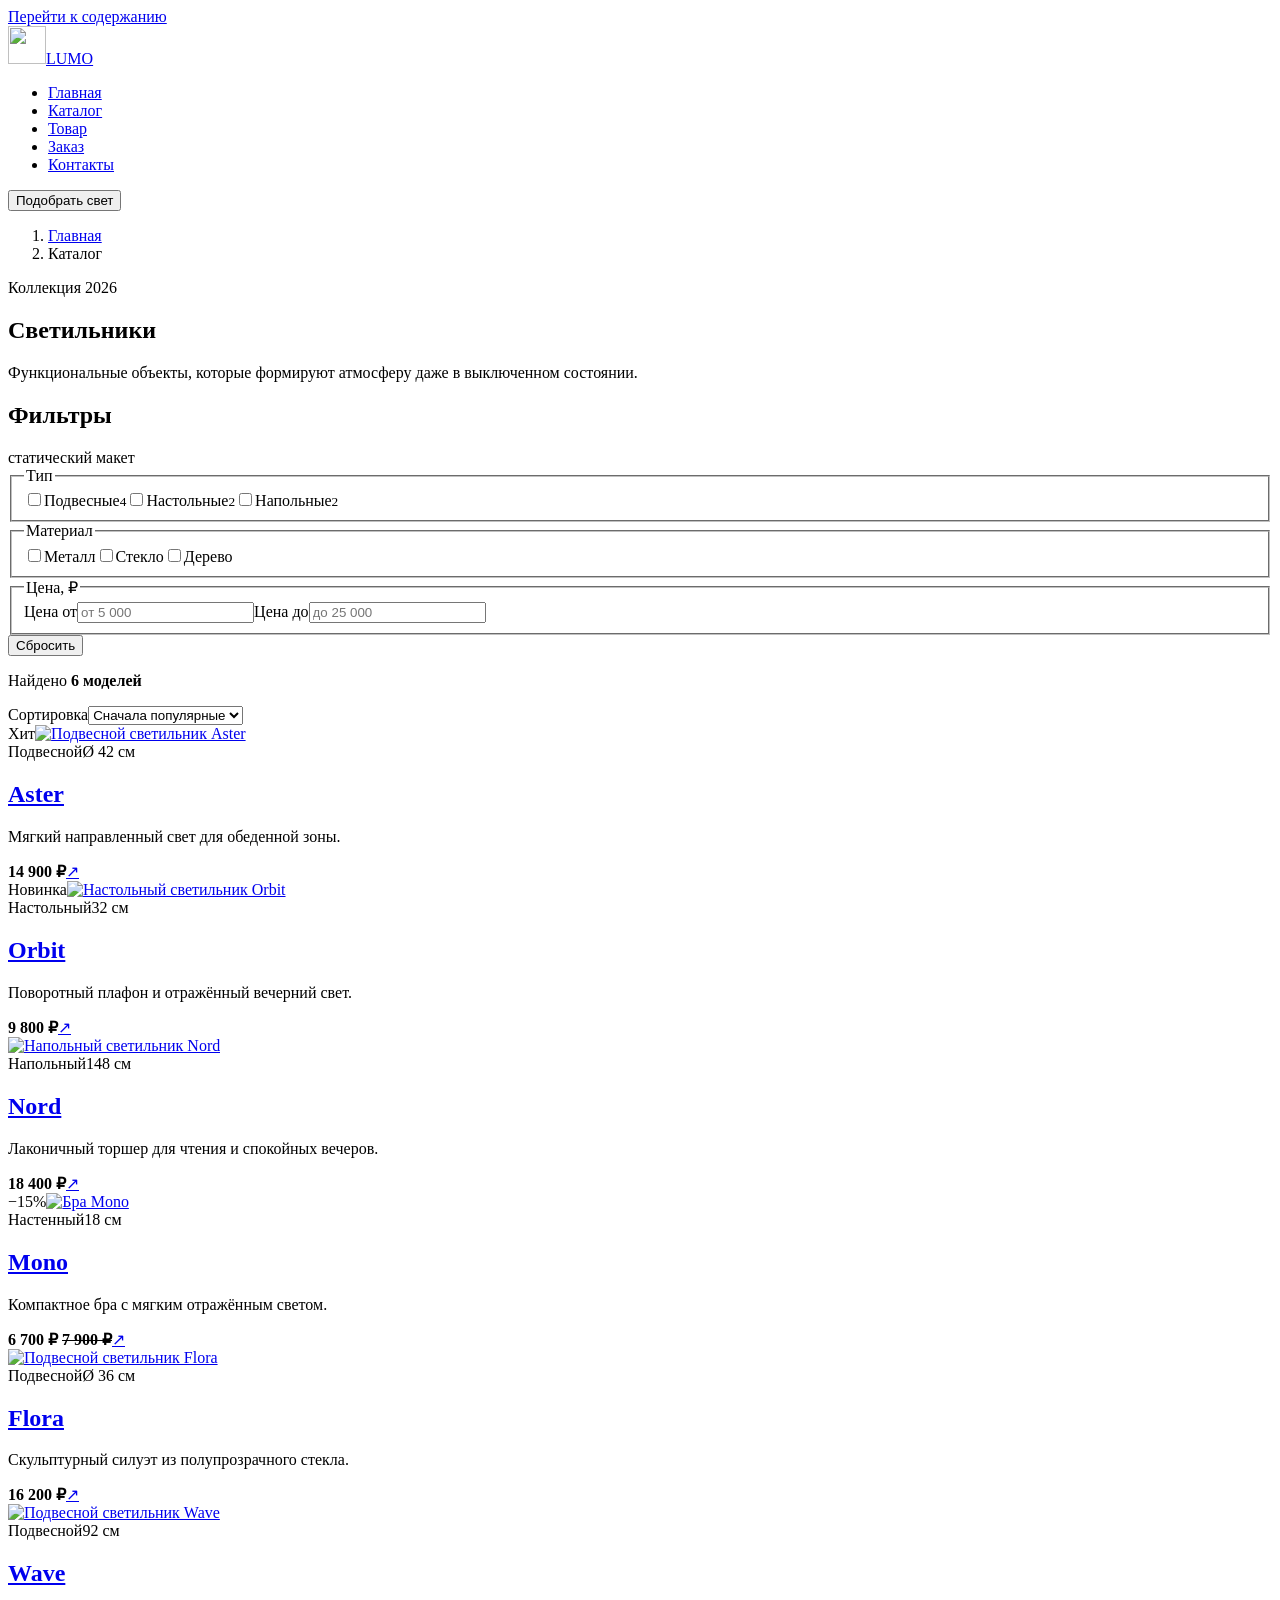
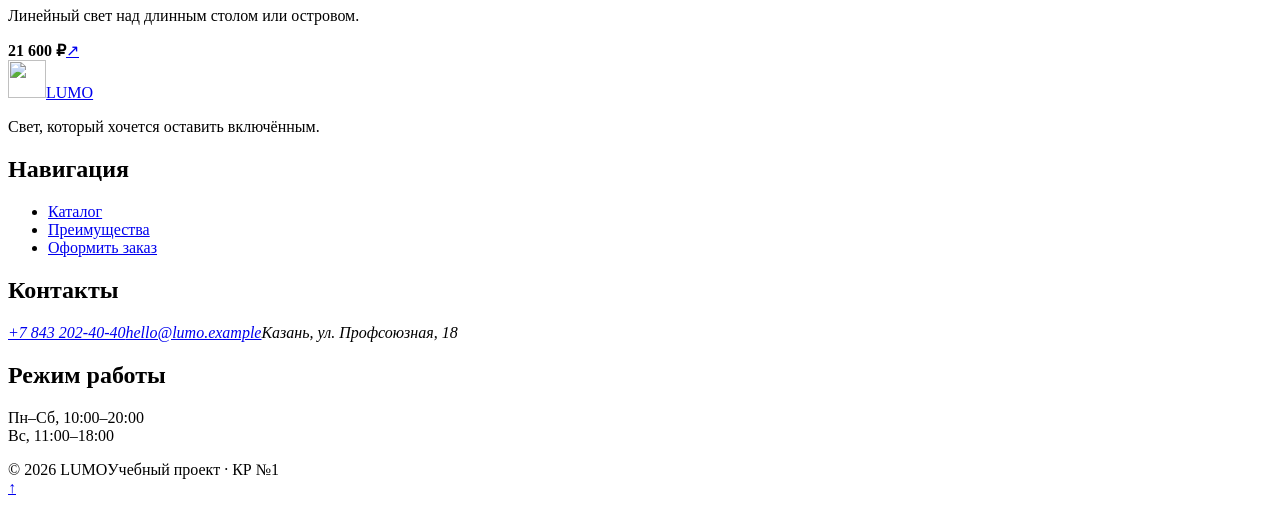
==== catalog.html @ 2dc93d91 "Add semantic multi-page site structure" ====
<!DOCTYPE html>
<html lang="ru">
<head>
  <meta charset="UTF-8">
  <meta name="viewport" content="width=device-width, initial-scale=1.0">
  <meta name="description" content="Каталог дизайнерских подвесных, настольных и напольных светильников LUMO.">
  <title>Каталог светильников — LUMO</title>
  <link rel="stylesheet" href="css/style.css">
  <script src="js/main.js" defer></script>
</head>
<body id="top">
  <a class="skip-link" href="#main-content">Перейти к содержанию</a>
  <header class="site-header"><div class="site-header__inner container">
    <a class="logo" href="index.html" aria-label="LUMO — на главную"><img class="logo__mark" src="images/logo.svg" alt="" width="38" height="38"><span class="logo__text">LUMO</span></a>
    <nav class="site-nav" aria-label="Основная навигация"><ul class="site-nav__list"><li><a class="site-nav__link" href="index.html">Главная</a></li><li><a class="site-nav__link site-nav__link--active" href="catalog.html" aria-current="page">Каталог</a></li><li><a class="site-nav__link" href="product.html">Товар</a></li><li><a class="site-nav__link" href="order.html">Заказ</a></li><li><a class="site-nav__link" href="contacts.html">Контакты</a></li></ul></nav>
    <button class="button button--small" type="button" data-dialog-open>Подобрать свет</button>
  </div></header>

  <main id="main-content">
    <section class="page-hero"><div class="container"><nav class="breadcrumbs" aria-label="Хлебные крошки"><ol><li><a href="index.html">Главная</a></li><li aria-current="page">Каталог</li></ol></nav><p class="eyebrow">Коллекция 2026</p><h1>Светильники</h1><p class="page-hero__lead">Функциональные объекты, которые формируют атмосферу даже в выключенном состоянии.</p></div></section>
    <section class="section section--catalog"><div class="container catalog-layout">
      <aside class="filter" aria-labelledby="filter-title">
        <div class="filter__header"><h2 id="filter-title">Фильтры</h2><span>статический макет</span></div>
        <form>
          <fieldset class="filter__group"><legend>Тип</legend><label class="checkbox" for="type-pendant"><input id="type-pendant" type="checkbox" name="type" value="pendant"><span>Подвесные</span><small>4</small></label><label class="checkbox" for="type-table"><input id="type-table" type="checkbox" name="type" value="table"><span>Настольные</span><small>2</small></label><label class="checkbox" for="type-floor"><input id="type-floor" type="checkbox" name="type" value="floor"><span>Напольные</span><small>2</small></label></fieldset>
          <fieldset class="filter__group"><legend>Материал</legend><label class="checkbox" for="material-metal"><input id="material-metal" type="checkbox" name="material" value="metal"><span>Металл</span></label><label class="checkbox" for="material-glass"><input id="material-glass" type="checkbox" name="material" value="glass"><span>Стекло</span></label><label class="checkbox" for="material-wood"><input id="material-wood" type="checkbox" name="material" value="wood"><span>Дерево</span></label></fieldset>
          <fieldset class="filter__group"><legend>Цена, ₽</legend><div class="filter__prices"><label for="price-from"><span class="visually-hidden">Цена от</span><input id="price-from" type="number" name="price-from" placeholder="от 5 000"></label><label for="price-to"><span class="visually-hidden">Цена до</span><input id="price-to" type="number" name="price-to" placeholder="до 25 000"></label></div></fieldset>
          <button class="button button--secondary button--full" type="reset">Сбросить</button>
        </form>
      </aside>
      <div class="catalog-content">
        <div class="catalog-toolbar"><p>Найдено <strong>6 моделей</strong></p><label class="select-field" for="catalog-sort"><span>Сортировка</span><select id="catalog-sort" name="sort"><option>Сначала популярные</option><option>Сначала дешевле</option><option>Сначала новинки</option></select></label></div>
        <div class="product-grid product-grid--catalog">
          <article class="product-card product-card--hit"><span class="product-card__badge">Хит</span><a class="product-card__image-link" href="product.html"><img class="product-card__image" src="images/lamp-aster.svg" alt="Подвесной светильник Aster" width="420" height="360"></a><div class="product-card__meta"><span>Подвесной</span><span>Ø 42 см</span></div><h2 class="product-card__title"><a href="product.html">Aster</a></h2><p class="product-card__description">Мягкий направленный свет для обеденной зоны.</p><div class="product-card__footer"><strong class="product-card__price">14 900 ₽</strong><a class="icon-button" href="product.html" aria-label="Подробнее о Aster">↗</a></div></article>
          <article class="product-card product-card--new"><span class="product-card__badge">Новинка</span><a class="product-card__image-link" href="product.html"><img class="product-card__image" src="images/lamp-orbit.svg" alt="Настольный светильник Orbit" width="420" height="360"></a><div class="product-card__meta"><span>Настольный</span><span>32 см</span></div><h2 class="product-card__title"><a href="product.html">Orbit</a></h2><p class="product-card__description">Поворотный плафон и отражённый вечерний свет.</p><div class="product-card__footer"><strong class="product-card__price">9 800 ₽</strong><a class="icon-button" href="product.html" aria-label="Подробнее о Orbit">↗</a></div></article>
          <article class="product-card"><a class="product-card__image-link" href="product.html"><img class="product-card__image" src="images/lamp-nord.svg" alt="Напольный светильник Nord" width="420" height="360"></a><div class="product-card__meta"><span>Напольный</span><span>148 см</span></div><h2 class="product-card__title"><a href="product.html">Nord</a></h2><p class="product-card__description">Лаконичный торшер для чтения и спокойных вечеров.</p><div class="product-card__footer"><strong class="product-card__price">18 400 ₽</strong><a class="icon-button" href="product.html" aria-label="Подробнее о Nord">↗</a></div></article>
          <article class="product-card product-card--sale"><span class="product-card__badge">−15%</span><a class="product-card__image-link" href="product.html"><img class="product-card__image" src="images/lamp-mono.svg" alt="Бра Mono" width="420" height="360"></a><div class="product-card__meta"><span>Настенный</span><span>18 см</span></div><h2 class="product-card__title"><a href="product.html">Mono</a></h2><p class="product-card__description">Компактное бра с мягким отражённым светом.</p><div class="product-card__footer"><strong class="product-card__price">6 700 ₽ <del>7 900 ₽</del></strong><a class="icon-button" href="product.html" aria-label="Подробнее о Mono">↗</a></div></article>
          <article class="product-card"><a class="product-card__image-link" href="product.html"><img class="product-card__image" src="images/lamp-flora.svg" alt="Подвесной светильник Flora" width="420" height="360"></a><div class="product-card__meta"><span>Подвесной</span><span>Ø 36 см</span></div><h2 class="product-card__title"><a href="product.html">Flora</a></h2><p class="product-card__description">Скульптурный силуэт из полупрозрачного стекла.</p><div class="product-card__footer"><strong class="product-card__price">16 200 ₽</strong><a class="icon-button" href="product.html" aria-label="Подробнее о Flora">↗</a></div></article>
          <article class="product-card"><a class="product-card__image-link" href="product.html"><img class="product-card__image" src="images/lamp-wave.svg" alt="Подвесной светильник Wave" width="420" height="360"></a><div class="product-card__meta"><span>Подвесной</span><span>92 см</span></div><h2 class="product-card__title"><a href="product.html">Wave</a></h2><p class="product-card__description">Линейный свет над длинным столом или островом.</p><div class="product-card__footer"><strong class="product-card__price">21 600 ₽</strong><a class="icon-button" href="product.html" aria-label="Подробнее о Wave">↗</a></div></article>
        </div>
      </div>
    </div></section>
  </main>

  <footer class="site-footer"><div class="site-footer__inner container"><div><a class="logo logo--light" href="index.html"><img class="logo__mark" src="images/logo.svg" alt="" width="38" height="38"><span class="logo__text">LUMO</span></a><p class="site-footer__tagline">Свет, который хочется оставить включённым.</p></div><div><h2 class="site-footer__title">Навигация</h2><ul class="site-footer__links"><li><a href="catalog.html">Каталог</a></li><li><a href="index.html#advantages">Преимущества</a></li><li><a href="order.html">Оформить заказ</a></li></ul></div><div><h2 class="site-footer__title">Контакты</h2><address class="site-footer__links"><a href="tel:+78432024040">+7 843 202-40-40</a><a href="mailto:hello@lumo.example">hello@lumo.example</a><span>Казань, ул. Профсоюзная, 18</span></address></div><div><h2 class="site-footer__title">Режим работы</h2><p>Пн–Сб, 10:00–20:00<br>Вс, 11:00–18:00</p></div></div><div class="site-footer__bottom container"><span>© <span data-year>2026</span> LUMO</span><span>Учебный проект · КР №1</span></div></footer>
  <a class="back-to-top" href="#top" aria-label="Вернуться наверх">↑</a>
  <dialog class="modal" id="consultation-dialog" aria-labelledby="dialog-title"><button class="modal__close" type="button" data-dialog-close aria-label="Закрыть окно">×</button><p class="eyebrow">Бесплатная консультация</p><h2 class="modal__title" id="dialog-title">Подберём свет под вашу задачу</h2><p class="modal__text">Оставьте контакты — дизайнер свяжется с вами в рабочее время.</p><form class="mini-form" data-demo-form><label class="form-field" for="modal-name"><span>Ваше имя</span><input id="modal-name" type="text" name="name" autocomplete="name" required></label><label class="form-field" for="modal-phone"><span>Телефон</span><input id="modal-phone" type="tel" name="phone" autocomplete="tel" required></label><label class="checkbox" for="modal-consent"><input id="modal-consent" type="checkbox" name="consent" required><span>Согласен на обработку персональных данных</span></label><button class="button button--full" type="submit">Заказать звонок</button><p class="form-status" role="status" aria-live="polite"></p></form></dialog>
</body>
</html>
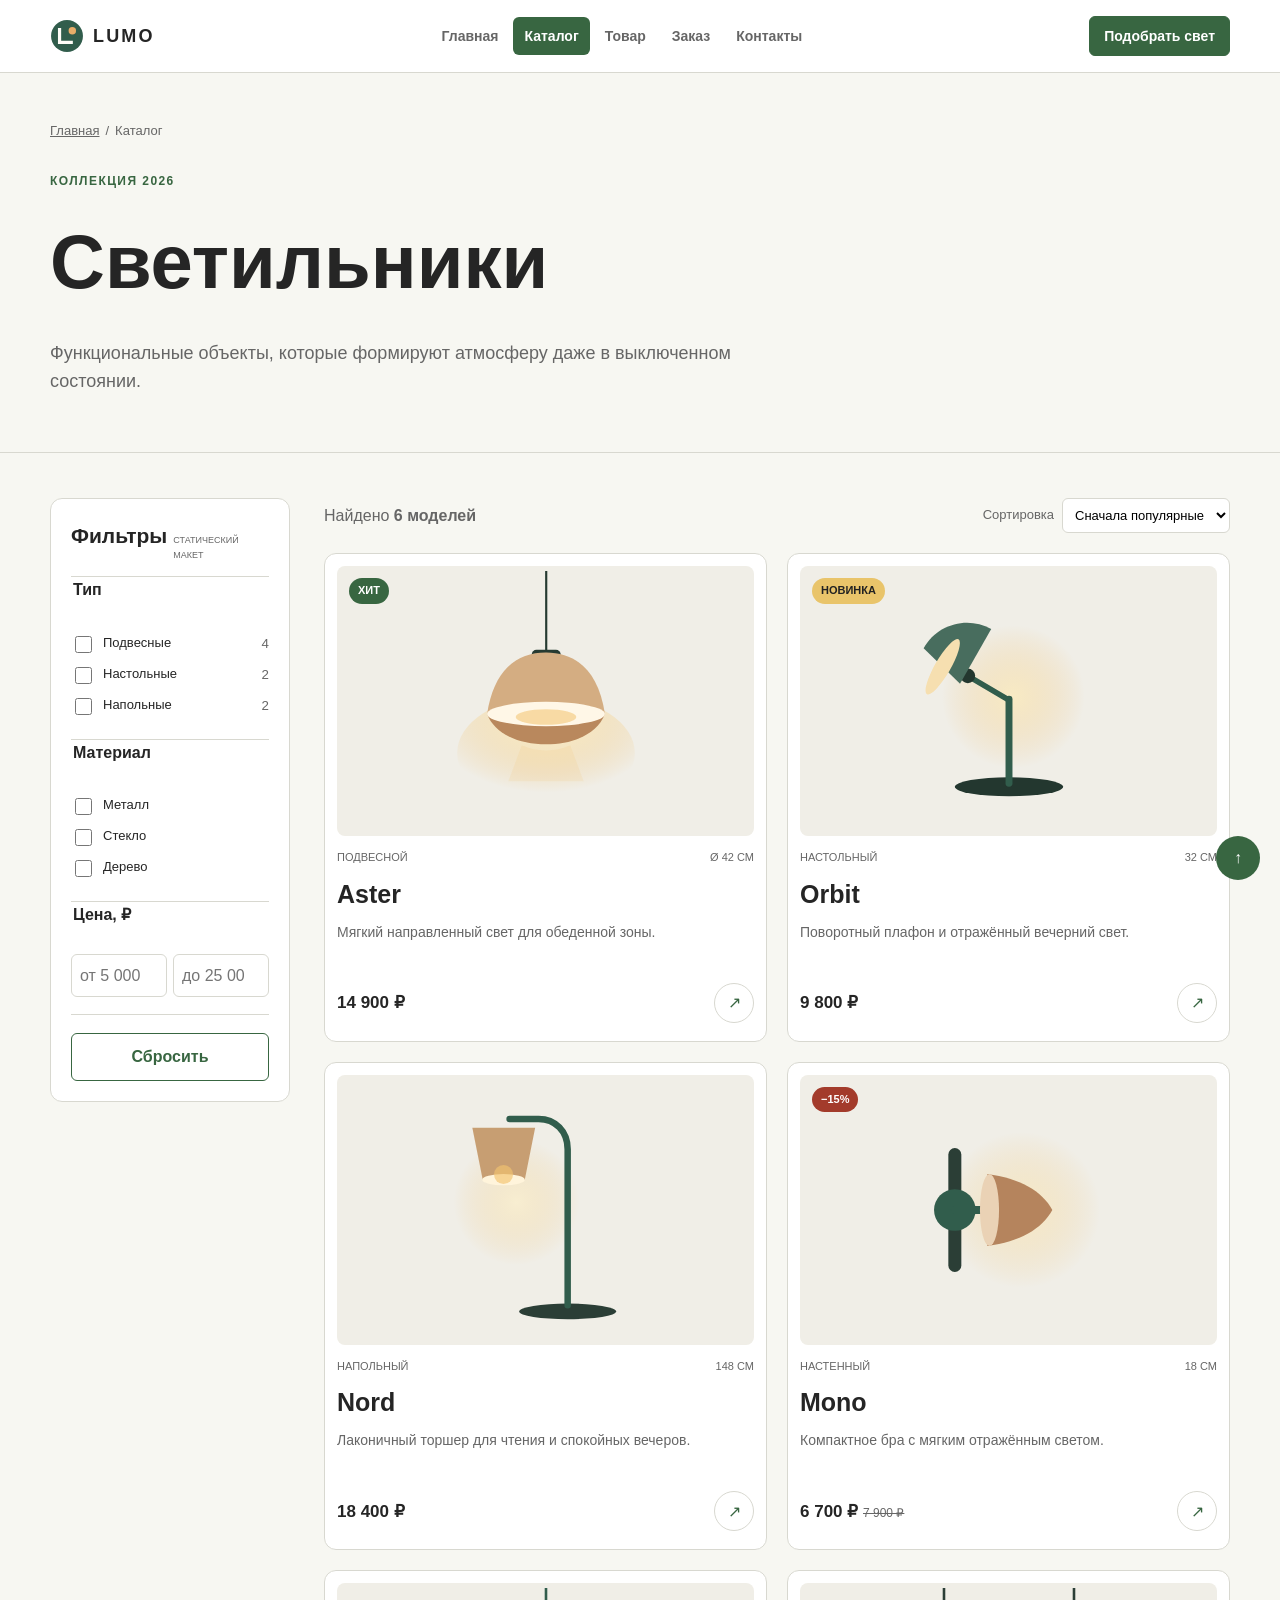
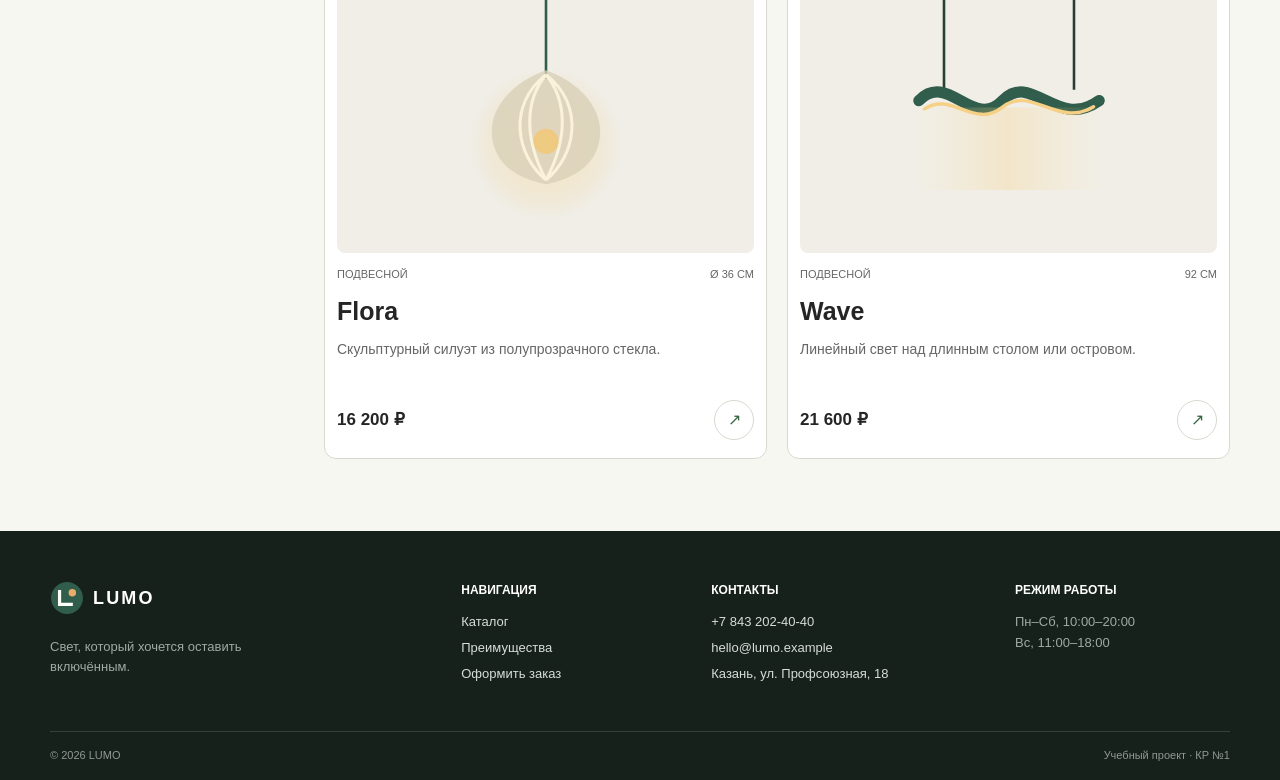
==== commit 1e6b97c4: "Remove JavaScript and use CSS modal" ====
--- a/catalog.html
+++ b/catalog.html
@@ -6,14 +6,13 @@
   <meta name="description" content="Каталог дизайнерских подвесных, настольных и напольных светильников LUMO.">
   <title>Каталог светильников — LUMO</title>
   <link rel="stylesheet" href="css/style.css">
-  <script src="js/main.js" defer></script>
 </head>
 <body id="top">
   <a class="skip-link" href="#main-content">Перейти к содержанию</a>
   <header class="site-header"><div class="site-header__inner container">
     <a class="logo" href="index.html" aria-label="LUMO — на главную"><img class="logo__mark" src="images/logo.svg" alt="" width="38" height="38"><span class="logo__text">LUMO</span></a>
     <nav class="site-nav" aria-label="Основная навигация"><ul class="site-nav__list"><li><a class="site-nav__link" href="index.html">Главная</a></li><li><a class="site-nav__link site-nav__link--active" href="catalog.html" aria-current="page">Каталог</a></li><li><a class="site-nav__link" href="product.html">Товар</a></li><li><a class="site-nav__link" href="order.html">Заказ</a></li><li><a class="site-nav__link" href="contacts.html">Контакты</a></li></ul></nav>
-    <button class="button button--small" type="button" data-dialog-open>Подобрать свет</button>
+    <a class="button button--small" href="index.html#consultation-dialog">Подобрать свет</a>
   </div></header>
 
   <main id="main-content">
@@ -42,8 +41,7 @@
     </div></section>
   </main>
 
-  <footer class="site-footer"><div class="site-footer__inner container"><div><a class="logo logo--light" href="index.html"><img class="logo__mark" src="images/logo.svg" alt="" width="38" height="38"><span class="logo__text">LUMO</span></a><p class="site-footer__tagline">Свет, который хочется оставить включённым.</p></div><div><h2 class="site-footer__title">Навигация</h2><ul class="site-footer__links"><li><a href="catalog.html">Каталог</a></li><li><a href="index.html#advantages">Преимущества</a></li><li><a href="order.html">Оформить заказ</a></li></ul></div><div><h2 class="site-footer__title">Контакты</h2><address class="site-footer__links"><a href="tel:+78432024040">+7 843 202-40-40</a><a href="mailto:hello@lumo.example">hello@lumo.example</a><span>Казань, ул. Профсоюзная, 18</span></address></div><div><h2 class="site-footer__title">Режим работы</h2><p>Пн–Сб, 10:00–20:00<br>Вс, 11:00–18:00</p></div></div><div class="site-footer__bottom container"><span>© <span data-year>2026</span> LUMO</span><span>Учебный проект · КР №1</span></div></footer>
+  <footer class="site-footer"><div class="site-footer__inner container"><div><a class="logo logo--light" href="index.html"><img class="logo__mark" src="images/logo.svg" alt="" width="38" height="38"><span class="logo__text">LUMO</span></a><p class="site-footer__tagline">Свет, который хочется оставить включённым.</p></div><div><h2 class="site-footer__title">Навигация</h2><ul class="site-footer__links"><li><a href="catalog.html">Каталог</a></li><li><a href="index.html#advantages">Преимущества</a></li><li><a href="order.html">Оформить заказ</a></li></ul></div><div><h2 class="site-footer__title">Контакты</h2><address class="site-footer__links"><a href="tel:+78432024040">+7 843 202-40-40</a><a href="mailto:hello@lumo.example">hello@lumo.example</a><span>Казань, ул. Профсоюзная, 18</span></address></div><div><h2 class="site-footer__title">Режим работы</h2><p>Пн–Сб, 10:00–20:00<br>Вс, 11:00–18:00</p></div></div><div class="site-footer__bottom container"><span>© 2026 LUMO</span><span>Учебный проект · КР №1</span></div></footer>
   <a class="back-to-top" href="#top" aria-label="Вернуться наверх">↑</a>
-  <dialog class="modal" id="consultation-dialog" aria-labelledby="dialog-title"><button class="modal__close" type="button" data-dialog-close aria-label="Закрыть окно">×</button><p class="eyebrow">Бесплатная консультация</p><h2 class="modal__title" id="dialog-title">Подберём свет под вашу задачу</h2><p class="modal__text">Оставьте контакты — дизайнер свяжется с вами в рабочее время.</p><form class="mini-form" data-demo-form><label class="form-field" for="modal-name"><span>Ваше имя</span><input id="modal-name" type="text" name="name" autocomplete="name" required></label><label class="form-field" for="modal-phone"><span>Телефон</span><input id="modal-phone" type="tel" name="phone" autocomplete="tel" required></label><label class="checkbox" for="modal-consent"><input id="modal-consent" type="checkbox" name="consent" required><span>Согласен на обработку персональных данных</span></label><button class="button button--full" type="submit">Заказать звонок</button><p class="form-status" role="status" aria-live="polite"></p></form></dialog>
 </body>
 </html>
--- a/css/style.css
+++ b/css/style.css
@@ -0,0 +1,274 @@
+:root {
+  --color-bg: #f7f7f2;
+  --color-white: #ffffff;
+  --color-text: #252525;
+  --color-muted: #666666;
+  --color-primary: #386641;
+  --color-primary-dark: #294e31;
+  --color-accent: #e9c46a;
+  --color-border: #d8d8d0;
+  --color-danger: #a33b2b;
+  --space-sm: 8px;
+  --space-md: 16px;
+  --space-lg: 24px;
+  --radius-sm: 6px;
+  --radius-md: 12px;
+  --container: 1180px;
+}
+
+* { box-sizing: border-box; }
+html { scroll-behavior: smooth; }
+body {
+  margin: 0;
+  color: var(--color-text);
+  background: var(--color-bg);
+  font-family: Arial, Helvetica, sans-serif;
+  line-height: 1.6;
+}
+img { display: block; max-width: 100%; }
+a { color: inherit; }
+button, input, select, textarea { font: inherit; }
+button, select { cursor: pointer; }
+h1, h2, h3, p { margin-top: 0; }
+address { font-style: normal; }
+.container { width: min(calc(100% - 40px), var(--container)); margin: 0 auto; }
+.visually-hidden { position: absolute; width: 1px; height: 1px; padding: 0; margin: -1px; overflow: hidden; clip: rect(0 0 0 0); white-space: nowrap; border: 0; }
+.skip-link { position: fixed; top: 8px; left: 8px; z-index: 1000; padding: 8px 12px; color: #fff; background: #222; transform: translateY(-150%); }
+.skip-link:focus { transform: translateY(0); }
+
+.button {
+  display: inline-flex;
+  min-height: 44px;
+  align-items: center;
+  justify-content: center;
+  padding: 10px 20px;
+  border: 1px solid var(--color-primary);
+  border-radius: var(--radius-sm);
+  color: #fff;
+  background: var(--color-primary);
+  font-weight: 700;
+  text-decoration: none;
+}
+.button:hover { background: var(--color-primary-dark); }
+.button:focus-visible, a:focus-visible, input:focus-visible, select:focus-visible, textarea:focus-visible, summary:focus-visible { outline: 3px solid var(--color-accent); outline-offset: 2px; }
+.button:disabled, .button--disabled { opacity: 0.6; cursor: not-allowed; }
+.button--small { min-height: 38px; padding: 8px 14px; font-size: 14px; }
+.button--secondary { color: var(--color-primary); background: transparent; }
+.button--secondary:hover { color: #fff; }
+.button--light { color: var(--color-primary); background: #fff; border-color: #fff; }
+.button--full { width: 100%; }
+.text-link { display: inline-flex; gap: 6px; color: var(--color-primary); font-weight: 700; text-decoration: none; }
+.text-link:hover { text-decoration: underline; }
+.text-link--button { padding: 0; border: 0; background: transparent; }
+.icon-button { display: grid; width: 40px; height: 40px; place-items: center; border: 1px solid var(--color-border); border-radius: 50%; color: var(--color-primary); text-decoration: none; }
+.icon-button:hover { color: #fff; background: var(--color-primary); }
+.eyebrow { margin-bottom: 10px; color: var(--color-primary); font-size: 12px; font-weight: 700; letter-spacing: 0.12em; text-transform: uppercase; }
+
+.site-header { position: sticky; top: 0; z-index: 50; border-bottom: 1px solid var(--color-border); background: var(--color-white); }
+.site-header__inner { display: flex; min-height: 72px; align-items: center; justify-content: space-between; gap: 20px; }
+.logo { display: inline-flex; align-items: center; gap: 9px; font-size: 18px; font-weight: 800; letter-spacing: 0.12em; text-decoration: none; }
+.logo__mark { width: 34px; height: 34px; }
+.site-nav__list { display: flex; gap: 4px; padding: 0; margin: 0; list-style: none; }
+.site-nav__link { display: block; padding: 8px 11px; border-radius: var(--radius-sm); color: var(--color-muted); font-size: 14px; font-weight: 600; text-decoration: none; }
+.site-nav__link:hover { color: var(--color-primary); background: #eef3ed; }
+.site-nav__link--active { color: #fff; background: var(--color-primary); }
+.site-nav__link--active:hover { color: #fff; background: var(--color-primary-dark); }
+
+.hero { border-bottom: 1px solid var(--color-border); background: #eef3ed; }
+.hero__inner { display: grid; min-height: 610px; grid-template-columns: 1fr 0.85fr; align-items: center; gap: 50px; padding-block: 60px; }
+.hero__title { margin-bottom: 22px; font-size: clamp(48px, 6vw, 78px); line-height: 1.05; }
+.hero__title span { color: var(--color-primary); }
+.hero__text { max-width: 630px; margin-bottom: 28px; color: var(--color-muted); font-size: 18px; }
+.hero__actions { display: flex; align-items: center; gap: 24px; }
+.hero__facts { display: flex; gap: 35px; padding-top: 28px; margin-top: 34px; border-top: 1px solid var(--color-border); }
+.hero__facts div { display: grid; }
+.hero__facts dt { font-size: 23px; font-weight: 700; }
+.hero__facts dd { margin: 0; color: var(--color-muted); font-size: 12px; }
+.hero__visual { position: relative; display: grid; min-height: 450px; place-items: center; }
+.hero__glow { position: absolute; width: 380px; height: 380px; border-radius: 50%; background: #f7e1ac; }
+.hero__lamp { position: relative; z-index: 1; width: 470px; }
+.hero__note { position: absolute; z-index: 2; padding: 6px 10px; border: 1px solid var(--color-border); border-radius: 20px; background: #fff; font-size: 12px; }
+.hero__note--material { top: 20%; right: 2%; }
+.hero__note--light { right: 8%; bottom: 15%; }
+
+.section { padding-block: 72px; }
+.section--tint { background: #efeee8; }
+.section--dark { color: #fff; background: #24352b; }
+.section--dark .eyebrow { color: #cde0cf; }
+.section-heading { display: grid; grid-template-columns: 1fr 1fr; align-items: end; gap: 30px; margin-bottom: 34px; }
+.section-heading--inline { display: flex; justify-content: space-between; }
+.section-heading__title { margin-bottom: 0; font-size: clamp(32px, 4vw, 46px); }
+.section-heading__text { max-width: 500px; margin: 0; color: var(--color-muted); }
+.benefits { display: grid; grid-template-columns: repeat(3, 1fr); gap: 18px; }
+.benefit { padding: 24px; border: 1px solid var(--color-border); border-radius: var(--radius-md); background: var(--color-white); }
+.benefit__number { display: inline-block; margin-bottom: 25px; color: var(--color-primary); font-weight: 700; }
+.benefit__title { margin-bottom: 10px; font-size: 21px; }
+.benefit p { margin: 0; color: var(--color-muted); }
+
+.product-grid { display: grid; grid-template-columns: repeat(3, minmax(0, 1fr)); gap: 20px; }
+.product-grid--catalog { grid-template-columns: repeat(2, minmax(0, 1fr)); }
+.product-card { position: relative; padding: 12px 12px 18px; border: 1px solid var(--color-border); border-radius: var(--radius-md); background: var(--color-white); }
+.product-card:hover { box-shadow: 0 6px 18px rgba(0, 0, 0, 0.08); }
+.product-card__badge { position: absolute; top: 24px; left: 24px; z-index: 2; padding: 4px 9px; border-radius: 20px; color: #fff; background: var(--color-primary); font-size: 11px; font-weight: 700; text-transform: uppercase; }
+.product-card--new .product-card__badge { color: #222; background: var(--color-accent); }
+.product-card--sale .product-card__badge { background: var(--color-danger); }
+.product-card__image-link { display: grid; min-height: 270px; place-items: center; overflow: hidden; border-radius: 8px; background: #f0eee7; }
+.product-card__image { width: 100%; height: 260px; object-fit: contain; }
+.product-card__meta { display: flex; justify-content: space-between; padding-top: 13px; color: var(--color-muted); font-size: 11px; text-transform: uppercase; }
+.product-card__title { margin: 7px 0; font-size: 25px; }
+.product-card__title a { text-decoration: none; }
+.product-card__description { min-height: 48px; margin-bottom: 14px; color: var(--color-muted); font-size: 14px; }
+.product-card__footer { display: flex; align-items: center; justify-content: space-between; gap: 10px; }
+.product-card__price { font-size: 17px; }
+.product-card__price del { color: var(--color-muted); font-size: 12px; font-weight: 400; }
+
+.faq-layout { display: grid; grid-template-columns: 0.7fr 1.3fr; gap: 50px; }
+.faq-list { border-top: 1px solid var(--color-border); }
+.faq-item { border-bottom: 1px solid var(--color-border); }
+.faq-item summary { padding: 20px 0; font-weight: 700; cursor: pointer; }
+.faq-item p { padding-bottom: 20px; margin: 0; color: var(--color-muted); }
+
+.page-hero { padding-block: 48px 56px; border-bottom: 1px solid var(--color-border); }
+.page-hero--compact { padding-bottom: 40px; }
+.page-hero h1 { margin-bottom: 16px; font-size: clamp(50px, 7vw, 76px); }
+.page-hero__lead { max-width: 720px; margin: 0; color: var(--color-muted); font-size: 18px; }
+.breadcrumbs { margin-bottom: 30px; }
+.breadcrumbs--page { margin: 26px 0; }
+.breadcrumbs ol { display: flex; flex-wrap: wrap; gap: 6px; padding: 0; margin: 0; color: var(--color-muted); font-size: 13px; list-style: none; }
+.breadcrumbs li + li::before { margin-right: 6px; content: "/"; }
+
+.section--catalog { padding-top: 45px; }
+.catalog-layout { display: grid; grid-template-columns: 240px 1fr; align-items: start; gap: 34px; }
+.filter { position: sticky; top: 92px; padding: 20px; border: 1px solid var(--color-border); border-radius: var(--radius-md); background: #fff; }
+.filter__header { display: flex; align-items: baseline; justify-content: space-between; gap: 6px; padding-bottom: 14px; border-bottom: 1px solid var(--color-border); }
+.filter__header h2 { margin: 0; font-size: 21px; }
+.filter__header span { color: var(--color-muted); font-size: 9px; text-transform: uppercase; }
+.filter__group { padding: 17px 0; margin: 0; border: 0; border-bottom: 1px solid var(--color-border); }
+.filter__group legend { margin-bottom: 9px; font-weight: 700; }
+.filter__group .checkbox { padding-block: 4px; }
+.filter__group small { margin-left: auto; color: var(--color-muted); }
+.filter__prices { display: grid; grid-template-columns: 1fr 1fr; gap: 6px; }
+.filter__prices input { width: 100%; padding: 8px; border: 1px solid var(--color-border); border-radius: var(--radius-sm); }
+.filter form > .button { margin-top: 18px; }
+.catalog-toolbar { display: flex; align-items: center; justify-content: space-between; gap: 15px; margin-bottom: 20px; }
+.catalog-toolbar p { margin: 0; color: var(--color-muted); }
+.select-field { display: flex; align-items: center; gap: 8px; color: var(--color-muted); font-size: 13px; }
+.select-field select { padding: 8px; border: 1px solid var(--color-border); border-radius: var(--radius-sm); background: #fff; }
+
+.product-detail { display: grid; grid-template-columns: 1fr 0.9fr; align-items: center; gap: 50px; padding-bottom: 70px; }
+.product-gallery { position: relative; display: grid; min-height: 530px; place-items: center; padding: 24px; border-radius: var(--radius-md); background: #efeee8; }
+.product-gallery__image { width: min(100%, 580px); max-height: 500px; object-fit: contain; }
+.product-gallery__badge { position: absolute; top: 20px; left: 20px; padding: 5px 10px; border-radius: 20px; color: #fff; background: var(--color-primary); font-size: 11px; font-weight: 700; text-transform: uppercase; }
+.product-gallery__notes { position: absolute; right: 16px; bottom: 16px; left: 16px; display: flex; justify-content: center; gap: 6px; padding: 0; margin: 0; list-style: none; }
+.product-gallery__notes li { padding: 5px 8px; border: 1px solid var(--color-border); border-radius: 20px; background: #fff; font-size: 11px; }
+.product-info__title { margin-bottom: 14px; font-size: clamp(56px, 6vw, 80px); }
+.product-info__lead { color: var(--color-muted); font-size: 17px; }
+.rating { display: flex; gap: 10px; margin: 15px 0 24px; font-size: 13px; }
+.rating span { color: #d68b28; letter-spacing: 0.08em; }
+.product-info__choice { padding-block: 18px; border-block: 1px solid var(--color-border); }
+.product-info__label { display: block; margin-bottom: 10px; font-size: 13px; font-weight: 700; }
+.swatches { display: flex; gap: 9px; }
+.swatch { width: 32px; height: 32px; border: 4px solid var(--color-bg); border-radius: 50%; box-shadow: 0 0 0 1px var(--color-border); }
+.swatch--active { box-shadow: 0 0 0 2px var(--color-primary); }
+.swatch--sand { background: #d2ad83; }.swatch--black { background: #292b29; }.swatch--green { background: #5c6955; }.swatch--white { background: #eeeae0; }
+.product-info__buy { display: flex; align-items: center; justify-content: space-between; gap: 20px; padding-block: 22px; }
+.product-info__buy > div { display: grid; }
+.product-info__price { font-size: 26px; }
+.product-info__availability { color: var(--color-primary); font-size: 12px; font-weight: 700; }
+.product-info__delivery { display: grid; grid-template-columns: 1fr 1fr; gap: 10px; padding: 0; margin: 0; list-style: none; }
+.product-info__delivery li { display: flex; gap: 8px; padding: 11px; border: 1px solid var(--color-border); border-radius: var(--radius-sm); }
+.product-info__delivery div { display: grid; }
+.product-info__delivery strong { font-size: 12px; }.product-info__delivery small { color: var(--color-muted); font-size: 10px; }
+.product-description { display: grid; grid-template-columns: 0.8fr 1.2fr 0.8fr; gap: 38px; }
+.product-description > div:nth-child(2) { color: var(--color-muted); }
+.product-description__aside { align-self: start; padding: 18px; border-left: 3px solid var(--color-accent); background: #fff9e8; }
+.product-description__aside p { margin: 6px 0 0; color: var(--color-muted); font-size: 14px; }
+.specs-layout { display: grid; grid-template-columns: 0.7fr 1.3fr; gap: 55px; }
+.specs-layout > div:first-child > p:last-child { color: var(--color-muted); }
+.table-wrap { overflow-x: auto; }
+.specs-table { width: 100%; border-collapse: collapse; background: #fff; }
+.specs-table caption { padding-bottom: 10px; color: var(--color-muted); font-size: 13px; text-align: left; }
+.specs-table th, .specs-table td { padding: 13px 15px; border: 1px solid var(--color-border); text-align: left; }
+.specs-table thead { color: #fff; background: var(--color-primary); }
+.reviews { display: grid; grid-template-columns: 1fr 1fr; gap: 18px; }
+.review { padding: 22px; border: 1px solid var(--color-border); border-radius: var(--radius-md); background: #fff; }
+.review__header { display: flex; justify-content: space-between; gap: 15px; }
+.review__header span { color: var(--color-muted); font-size: 12px; }.review .rating { margin: 8px 0; }.review p { margin: 0; color: var(--color-muted); }
+
+.order-layout { display: grid; grid-template-columns: 1fr 330px; align-items: start; gap: 45px; }
+.order-form { display: grid; gap: 30px; }
+.order-form__section { padding: 0 0 28px; margin: 0; border: 0; border-bottom: 1px solid var(--color-border); }
+.order-form__section legend { width: 100%; margin-bottom: 20px; font-size: 24px; font-weight: 700; }
+.order-form__section legend span { display: inline-grid; width: 32px; height: 32px; margin-right: 7px; place-items: center; border-radius: 50%; color: #fff; background: var(--color-primary); font-size: 11px; }
+.form-grid { display: grid; grid-template-columns: 1fr 1fr; gap: 16px; }
+.form-field { display: grid; gap: 6px; }
+.form-field > span { font-size: 12px; font-weight: 700; }
+.form-field input, .form-field select, .form-field textarea { width: 100%; min-height: 46px; padding: 10px 12px; border: 1px solid var(--color-border); border-radius: var(--radius-sm); background: #fff; }
+.form-field textarea { resize: vertical; }
+.form-field input:focus, .form-field select:focus, .form-field textarea:focus { border-color: var(--color-primary); outline: 2px solid #cddfce; }
+.form-field--wide { margin-top: 16px; }
+.checkbox { display: flex; align-items: flex-start; gap: 8px; cursor: pointer; }
+.checkbox input { width: 17px; height: 17px; flex: 0 0 auto; margin-top: 3px; accent-color: var(--color-primary); }
+.checkbox span { font-size: 13px; }
+.checkbox--consent { margin-top: 18px; }
+.choice-cards { display: grid; grid-template-columns: repeat(3, 1fr); gap: 8px; }
+.choice-card { position: relative; cursor: pointer; }.choice-card input { position: absolute; opacity: 0; }
+.choice-card__body { display: grid; min-height: 82px; align-content: center; padding: 12px; border: 1px solid var(--color-border); border-radius: var(--radius-sm); background: #fff; }
+.choice-card__body small { color: var(--color-muted); }.choice-card input:checked + .choice-card__body { border: 2px solid var(--color-primary); background: #eef3ed; }
+.order-form__actions { display: flex; align-items: center; gap: 20px; }.order-form__actions p { margin: 0; color: var(--color-muted); font-size: 12px; }
+.order-summary { position: sticky; top: 92px; padding: 22px; border: 1px solid var(--color-border); border-radius: var(--radius-md); background: #efeee8; }
+.order-summary h2 { font-size: 30px; }.order-summary__product { display: flex; align-items: center; gap: 12px; padding-block: 15px; border-block: 1px solid var(--color-border); }
+.order-summary__product img { width: 90px; height: 80px; object-fit: contain; background: #fff; }.order-summary__product div { display: grid; }.order-summary__product span { color: var(--color-muted); font-size: 12px; }
+.order-summary dl div { display: flex; justify-content: space-between; padding-block: 10px; }.order-summary dd { margin: 0; font-weight: 700; }.order-summary__total { border-top: 1px solid var(--color-border); font-size: 18px; }
+.order-summary__note { padding: 10px; border-radius: var(--radius-sm); background: #fff; color: var(--color-muted); font-size: 11px; }.order-summary .text-link { font-size: 13px; }
+
+.contact-layout { display: grid; grid-template-columns: 0.8fr 1.2fr; gap: 35px; }
+.contact-cards { display: grid; gap: 12px; }.contact-card { position: relative; padding: 22px 22px 22px 68px; border: 1px solid var(--color-border); border-radius: var(--radius-md); background: #fff; }
+.contact-card__icon { position: absolute; top: 22px; left: 20px; display: grid; width: 34px; height: 34px; place-items: center; border-radius: 50%; color: #fff; background: var(--color-primary); }
+.contact-card h2 { margin-bottom: 7px; font-size: 20px; }.contact-card p, .contact-card address { margin-bottom: 7px; }.contact-card small { color: var(--color-muted); }.contact-card .text-link { margin-top: 6px; font-size: 13px; }
+.map { position: relative; min-height: 480px; overflow: hidden; border: 1px solid var(--color-border); border-radius: var(--radius-md); background: #dde6d8; }
+.map__street { position: absolute; z-index: 1; height: 48px; background: #fff; border: 1px solid #ccc; transform-origin: center; }.map__street span { position: absolute; top: 13px; left: 40%; color: var(--color-muted); font-size: 11px; white-space: nowrap; }
+.map__street--one { top: 45%; left: -10%; width: 120%; transform: rotate(-12deg); }.map__street--two { top: -5%; left: 58%; width: 48px; height: 115%; transform: rotate(7deg); }.map__street--two span { top: 43%; left: -45px; transform: rotate(90deg); }
+.map__park { position: absolute; right: 7%; bottom: 10%; padding: 25px; border: 1px dashed #6d8c72; border-radius: 50%; color: #55715b; }
+.map__pin { position: absolute; top: 42%; left: 44%; z-index: 3; display: grid; justify-items: center; }.map__pin span { display: grid; width: 48px; height: 48px; place-items: center; border-radius: 50%; color: #fff; background: var(--color-primary); font-weight: 800; }.map__pin strong { margin-top: 5px; padding: 2px 6px; background: #fff; font-size: 12px; }
+.feedback-layout { display: grid; grid-template-columns: 0.8fr 1.2fr; gap: 65px; }.feedback-layout h2 { margin-bottom: 18px; font-size: 48px; }.feedback-layout > div > p:not(.eyebrow) { color: #d7ded8; }.feedback-layout__facts { padding-left: 20px; color: #d7ded8; font-size: 13px; }
+.feedback-form { padding: 28px; border: 1px solid #617167; border-radius: var(--radius-md); }.feedback-form .form-field input, .feedback-form .form-field select, .feedback-form .form-field textarea { color: #fff; background: #31463a; border-color: #617167; }.feedback-form select option { color: #222; background: #fff; }.feedback-form .button { margin-top: 18px; }
+
+.site-footer { padding-top: 50px; color: #d7ddd8; background: #17211b; }
+.site-footer__inner { display: grid; grid-template-columns: 1.4fr 0.8fr 1fr 0.8fr; gap: 35px; padding-bottom: 40px; }.logo--light { color: #fff; }.site-footer__tagline { max-width: 260px; margin-top: 14px; color: #9eaaa2; font-size: 13px; }
+.site-footer__title { margin-bottom: 12px; color: #fff; font-size: 12px; text-transform: uppercase; }.site-footer__links { display: grid; gap: 5px; padding: 0; margin: 0; font-size: 13px; list-style: none; }.site-footer__links a { text-decoration: none; }.site-footer__links a:hover { text-decoration: underline; }.site-footer__inner > div:last-child p { color: #9eaaa2; font-size: 13px; }
+.site-footer__bottom { display: flex; justify-content: space-between; padding-block: 15px; border-top: 1px solid #344138; color: #8f9a92; font-size: 11px; }
+.back-to-top { position: fixed; right: 20px; bottom: 20px; z-index: 40; display: grid; width: 44px; height: 44px; place-items: center; border-radius: 50%; color: #fff; background: var(--color-primary); text-decoration: none; }
+
+.modal { position: fixed; inset: 0; z-index: 200; display: none; place-items: center; padding: 20px; background: rgba(0, 0, 0, 0.65); }
+.modal:target { display: grid; }
+.modal__content { position: relative; width: min(100%, 500px); padding: 32px; border-radius: var(--radius-md); color: var(--color-text); background: #fff; }
+.modal__close { position: absolute; top: 12px; right: 12px; display: grid; width: 36px; height: 36px; place-items: center; border-radius: 50%; color: var(--color-text); background: #eee; font-size: 22px; text-decoration: none; }
+.modal__title { max-width: 390px; margin-bottom: 10px; font-size: 32px; }
+.modal__text { color: var(--color-muted); }
+.mini-form { display: grid; gap: 13px; margin-top: 20px; }
+
+@media (max-width: 900px) {
+  .site-header__inner > .button { display: none; }
+  .hero__inner { grid-template-columns: 1fr; }.hero__visual { min-height: 380px; order: -1; }
+  .section-heading, .faq-layout, .specs-layout, .contact-layout, .feedback-layout { grid-template-columns: 1fr; }
+  .product-grid { grid-template-columns: repeat(2, 1fr); }
+  .benefits { grid-template-columns: 1fr; }
+  .catalog-layout { grid-template-columns: 1fr; }.filter { position: static; }
+  .product-detail { grid-template-columns: 1fr; }.product-gallery { min-height: 480px; }.product-description { grid-template-columns: 1fr 1fr; }.product-description__aside { grid-column: 1 / -1; }
+  .order-layout { grid-template-columns: 1fr; }.order-summary { position: static; order: -1; }
+  .site-footer__inner { grid-template-columns: 1fr 1fr; }
+}
+
+@media (max-width: 620px) {
+  .container { width: min(calc(100% - 24px), var(--container)); }
+  .site-header { position: static; }.site-header__inner { flex-wrap: wrap; padding-block: 12px; }.site-nav { width: 100%; overflow-x: auto; order: 3; }.site-nav__list { width: max-content; }
+  .hero__inner { min-height: auto; gap: 20px; padding-block: 36px; }.hero__visual { min-height: 330px; }.hero__lamp { width: 340px; }.hero__glow { width: 300px; height: 300px; }.hero__title { font-size: 46px; }.hero__text { font-size: 16px; }.hero__actions { align-items: flex-start; flex-direction: column; }.hero__facts { gap: 18px; }.hero__facts dt { font-size: 18px; }
+  .section { padding-block: 52px; }.section-heading, .section-heading--inline { display: grid; gap: 15px; }.section-heading__title { font-size: 34px; }
+  .product-grid, .product-grid--catalog, .reviews { grid-template-columns: 1fr; }.product-card__image-link { min-height: 240px; }.product-card__image { height: 240px; }
+  .page-hero { padding-block: 34px 44px; }.page-hero h1 { font-size: 48px; }.page-hero__lead { font-size: 16px; }.catalog-toolbar { align-items: flex-start; flex-direction: column; }
+  .product-gallery { min-height: 380px; }.product-gallery__notes { display: none; }.product-info__title { font-size: 56px; }.product-info__buy { align-items: stretch; flex-direction: column; }.product-info__delivery { grid-template-columns: 1fr; }.product-description { grid-template-columns: 1fr; }.product-description__aside { grid-column: auto; }.specs-layout { gap: 25px; }
+  .form-grid, .choice-cards { grid-template-columns: 1fr; }.order-form__actions { align-items: stretch; flex-direction: column; }.order-form__actions .button { width: 100%; }
+  .map { min-height: 360px; }.feedback-form { padding: 20px 16px; }.feedback-layout h2 { font-size: 38px; }
+  .site-footer__inner { grid-template-columns: 1fr; }.site-footer__bottom { flex-direction: column; gap: 5px; }.modal { padding: 28px 18px; }.modal__title { font-size: 28px; }
+}
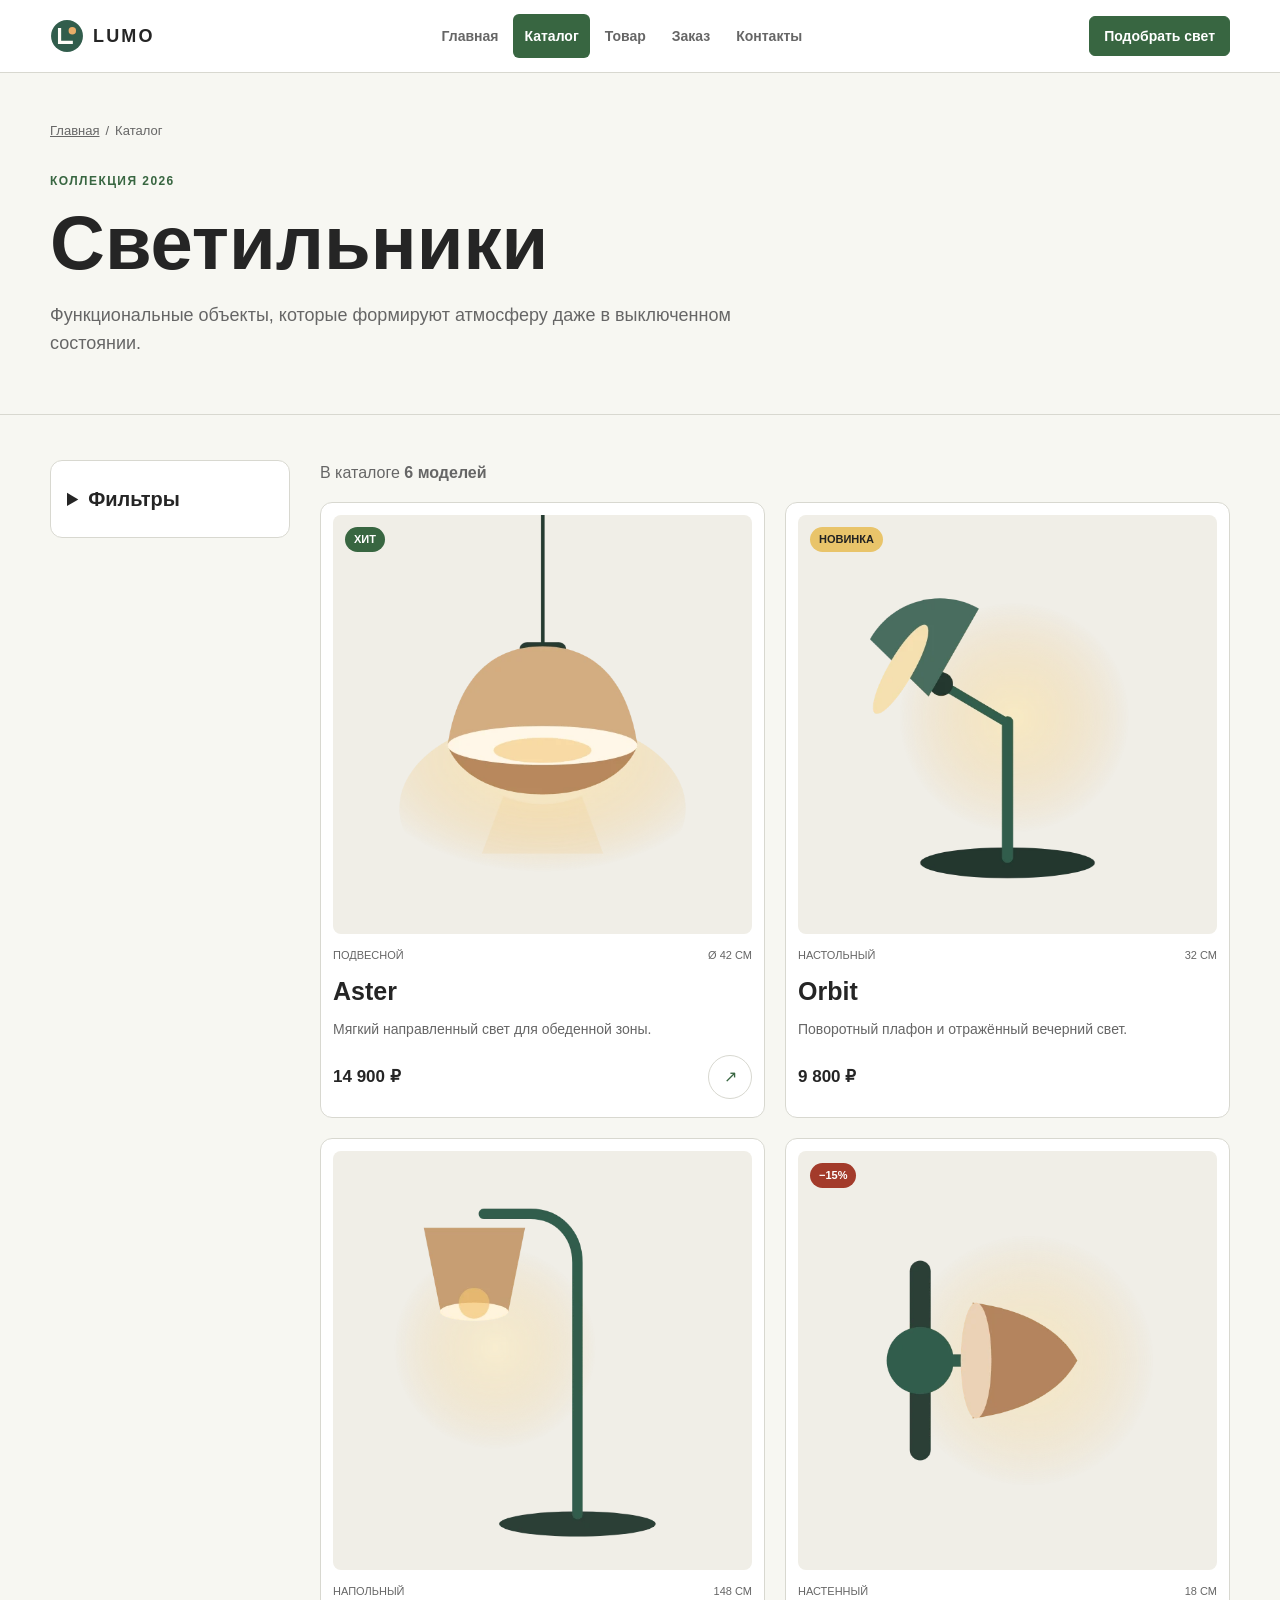
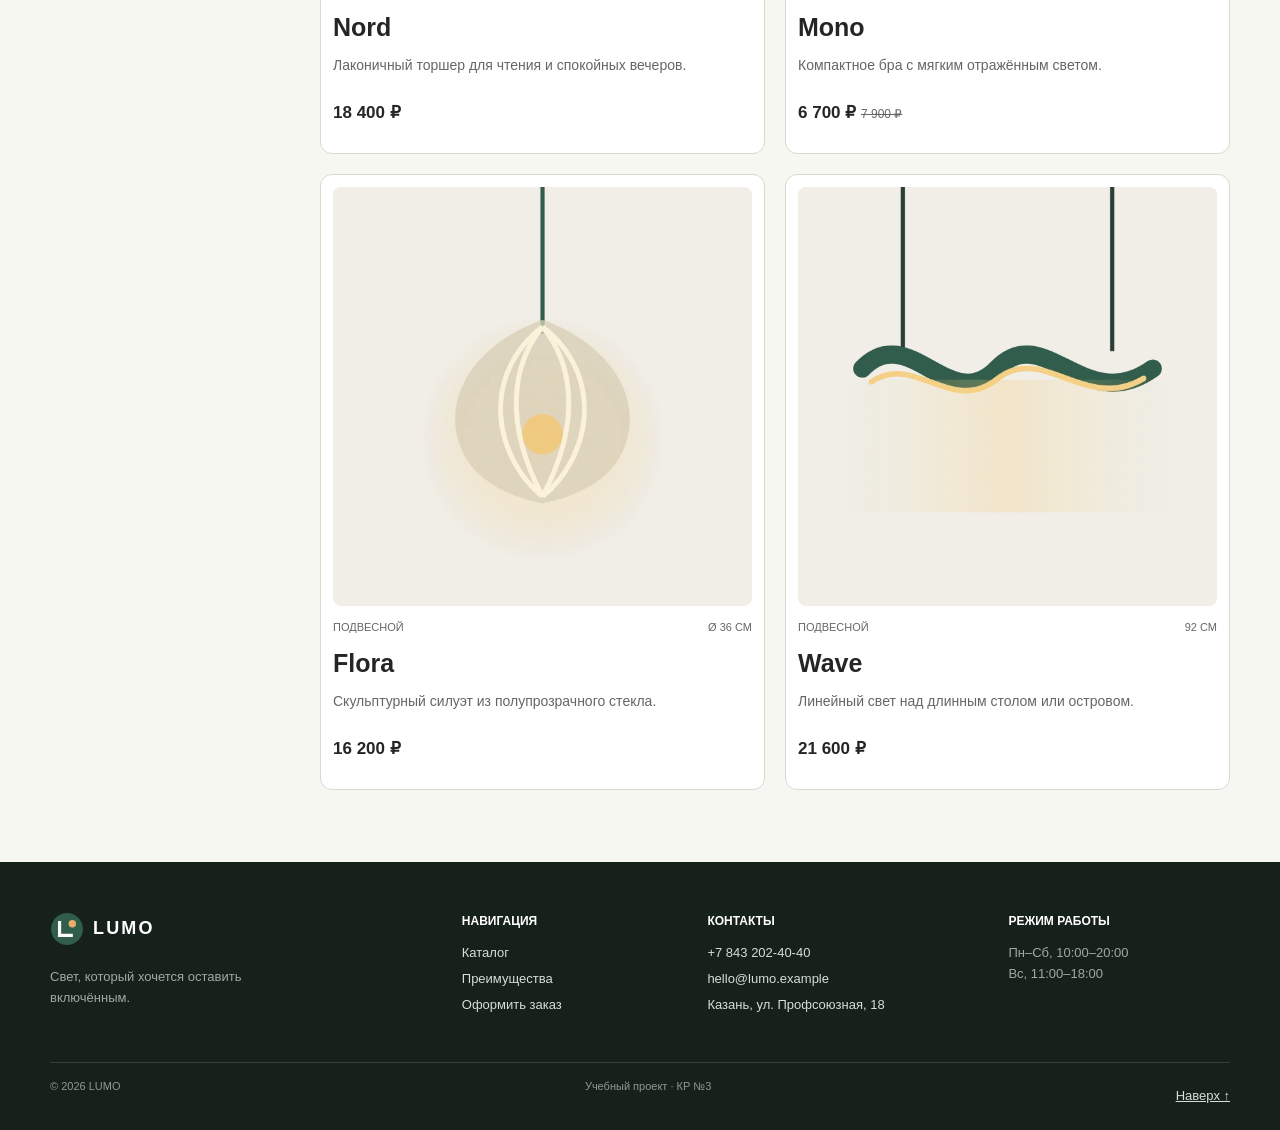
==== commit d4f07b97: "Адаптировать страницы LUMO для КР №3" ====
--- a/catalog.html
+++ b/catalog.html
@@ -6,42 +6,109 @@
   <meta name="description" content="Каталог дизайнерских подвесных, настольных и напольных светильников LUMO.">
   <title>Каталог светильников — LUMO</title>
   <link rel="stylesheet" href="css/style.css">
+  <link rel="stylesheet" href="css/responsive.css">
 </head>
 <body id="top">
   <a class="skip-link" href="#main-content">Перейти к содержанию</a>
-  <header class="site-header"><div class="site-header__inner container">
-    <a class="logo" href="index.html" aria-label="LUMO — на главную"><img class="logo__mark" src="images/logo.svg" alt="" width="38" height="38"><span class="logo__text">LUMO</span></a>
-    <nav class="site-nav" aria-label="Основная навигация"><ul class="site-nav__list"><li><a class="site-nav__link" href="index.html">Главная</a></li><li><a class="site-nav__link site-nav__link--active" href="catalog.html" aria-current="page">Каталог</a></li><li><a class="site-nav__link" href="product.html">Товар</a></li><li><a class="site-nav__link" href="order.html">Заказ</a></li><li><a class="site-nav__link" href="contacts.html">Контакты</a></li></ul></nav>
-    <a class="button button--small" href="index.html#consultation-dialog">Подобрать свет</a>
-  </div></header>
+  <header class="site-header">
+    <div class="site-header__inner container">
+      <a class="logo" href="index.html" aria-label="LUMO — на главную"><img class="logo__mark" src="images/logo.svg" alt="" width="38" height="38"><span class="logo__text">LUMO</span></a>
+      <nav class="site-nav site-nav--desktop" aria-label="Основная навигация">
+        <ul class="site-nav__list">
+          <li><a class="site-nav__link" href="index.html">Главная</a></li>
+          <li><a class="site-nav__link site-nav__link--active" href="catalog.html" aria-current="page">Каталог</a></li>
+          <li><a class="site-nav__link" href="product.html">Товар</a></li>
+          <li><a class="site-nav__link" href="order.html">Заказ</a></li>
+          <li><a class="site-nav__link" href="contacts.html">Контакты</a></li>
+        </ul>
+      </nav>
+      <a class="button button--small" href="contacts.html#feedback">Подобрать свет</a>
+      <details class="mobile-menu">
+        <summary>Меню</summary>
+        <nav class="site-nav" aria-label="Основная навигация">
+          <ul class="site-nav__list">
+            <li><a class="site-nav__link" href="index.html">Главная</a></li>
+            <li><a class="site-nav__link site-nav__link--active" href="catalog.html" aria-current="page">Каталог</a></li>
+            <li><a class="site-nav__link" href="product.html">Товар</a></li>
+            <li><a class="site-nav__link" href="order.html">Заказ</a></li>
+            <li><a class="site-nav__link" href="contacts.html">Контакты</a></li>
+          </ul>
+        </nav>
+      </details>
+    </div>
+  </header>
 
-  <main id="main-content">
+  <main id="main-content" tabindex="-1">
     <section class="page-hero"><div class="container"><nav class="breadcrumbs" aria-label="Хлебные крошки"><ol><li><a href="index.html">Главная</a></li><li aria-current="page">Каталог</li></ol></nav><p class="eyebrow">Коллекция 2026</p><h1>Светильники</h1><p class="page-hero__lead">Функциональные объекты, которые формируют атмосферу даже в выключенном состоянии.</p></div></section>
     <section class="section section--catalog"><div class="container catalog-layout">
-      <aside class="filter" aria-labelledby="filter-title">
-        <div class="filter__header"><h2 id="filter-title">Фильтры</h2><span>статический макет</span></div>
+      <details class="filter">
+        <summary class="filter__header">Фильтры</summary>
+        <p class="filter__hint">Поля для демонстрации. Список товаров остаётся тем же.</p>
         <form>
-          <fieldset class="filter__group"><legend>Тип</legend><label class="checkbox" for="type-pendant"><input id="type-pendant" type="checkbox" name="type" value="pendant"><span>Подвесные</span><small>4</small></label><label class="checkbox" for="type-table"><input id="type-table" type="checkbox" name="type" value="table"><span>Настольные</span><small>2</small></label><label class="checkbox" for="type-floor"><input id="type-floor" type="checkbox" name="type" value="floor"><span>Напольные</span><small>2</small></label></fieldset>
-          <fieldset class="filter__group"><legend>Материал</legend><label class="checkbox" for="material-metal"><input id="material-metal" type="checkbox" name="material" value="metal"><span>Металл</span></label><label class="checkbox" for="material-glass"><input id="material-glass" type="checkbox" name="material" value="glass"><span>Стекло</span></label><label class="checkbox" for="material-wood"><input id="material-wood" type="checkbox" name="material" value="wood"><span>Дерево</span></label></fieldset>
-          <fieldset class="filter__group"><legend>Цена, ₽</legend><div class="filter__prices"><label for="price-from"><span class="visually-hidden">Цена от</span><input id="price-from" type="number" name="price-from" placeholder="от 5 000"></label><label for="price-to"><span class="visually-hidden">Цена до</span><input id="price-to" type="number" name="price-to" placeholder="до 25 000"></label></div></fieldset>
-          <button class="button button--secondary button--full" type="reset">Сбросить</button>
+          <fieldset class="filter__group">
+            <legend>Тип</legend>
+            <label class="checkbox" for="type-pendant"><input id="type-pendant" type="checkbox" name="type" value="pendant"><span>Подвесные</span><small>3</small></label>
+            <label class="checkbox" for="type-table"><input id="type-table" type="checkbox" name="type" value="table"><span>Настольные</span><small>1</small></label>
+            <label class="checkbox" for="type-floor"><input id="type-floor" type="checkbox" name="type" value="floor"><span>Напольные</span><small>1</small></label>
+            <label class="checkbox" for="type-wall"><input id="type-wall" type="checkbox" name="type" value="wall"><span>Настенные</span><small>1</small></label>
+          </fieldset>
+          <fieldset class="filter__group">
+            <legend>Материал</legend>
+            <label class="checkbox" for="material-metal"><input id="material-metal" type="checkbox" name="material" value="metal"><span>Металл</span></label>
+            <label class="checkbox" for="material-glass"><input id="material-glass" type="checkbox" name="material" value="glass"><span>Стекло</span></label>
+            <label class="checkbox" for="material-wood"><input id="material-wood" type="checkbox" name="material" value="wood"><span>Дерево</span></label>
+          </fieldset>
+          <fieldset class="filter__group">
+            <legend>Цена, ₽</legend>
+            <div class="filter__prices">
+              <label class="form-field" for="price-from">
+                <span>От</span>
+                <input id="price-from" type="number" name="price-from" min="0" placeholder="5 000">
+              </label>
+              <label class="form-field" for="price-to">
+                <span>До</span>
+                <input id="price-to" type="number" name="price-to" min="0" placeholder="25 000">
+              </label>
+            </div>
+          </fieldset>
+          <button class="button button--secondary" type="reset">Сбросить</button>
         </form>
-      </aside>
+      </details>
       <div class="catalog-content">
-        <div class="catalog-toolbar"><p>Найдено <strong>6 моделей</strong></p><label class="select-field" for="catalog-sort"><span>Сортировка</span><select id="catalog-sort" name="sort"><option>Сначала популярные</option><option>Сначала дешевле</option><option>Сначала новинки</option></select></label></div>
+        <p class="catalog-count">В каталоге <strong>6 моделей</strong></p>
         <div class="product-grid product-grid--catalog">
-          <article class="product-card product-card--hit"><span class="product-card__badge">Хит</span><a class="product-card__image-link" href="product.html"><img class="product-card__image" src="images/lamp-aster.svg" alt="Подвесной светильник Aster" width="420" height="360"></a><div class="product-card__meta"><span>Подвесной</span><span>Ø 42 см</span></div><h2 class="product-card__title"><a href="product.html">Aster</a></h2><p class="product-card__description">Мягкий направленный свет для обеденной зоны.</p><div class="product-card__footer"><strong class="product-card__price">14 900 ₽</strong><a class="icon-button" href="product.html" aria-label="Подробнее о Aster">↗</a></div></article>
-          <article class="product-card product-card--new"><span class="product-card__badge">Новинка</span><a class="product-card__image-link" href="product.html"><img class="product-card__image" src="images/lamp-orbit.svg" alt="Настольный светильник Orbit" width="420" height="360"></a><div class="product-card__meta"><span>Настольный</span><span>32 см</span></div><h2 class="product-card__title"><a href="product.html">Orbit</a></h2><p class="product-card__description">Поворотный плафон и отражённый вечерний свет.</p><div class="product-card__footer"><strong class="product-card__price">9 800 ₽</strong><a class="icon-button" href="product.html" aria-label="Подробнее о Orbit">↗</a></div></article>
-          <article class="product-card"><a class="product-card__image-link" href="product.html"><img class="product-card__image" src="images/lamp-nord.svg" alt="Напольный светильник Nord" width="420" height="360"></a><div class="product-card__meta"><span>Напольный</span><span>148 см</span></div><h2 class="product-card__title"><a href="product.html">Nord</a></h2><p class="product-card__description">Лаконичный торшер для чтения и спокойных вечеров.</p><div class="product-card__footer"><strong class="product-card__price">18 400 ₽</strong><a class="icon-button" href="product.html" aria-label="Подробнее о Nord">↗</a></div></article>
-          <article class="product-card product-card--sale"><span class="product-card__badge">−15%</span><a class="product-card__image-link" href="product.html"><img class="product-card__image" src="images/lamp-mono.svg" alt="Бра Mono" width="420" height="360"></a><div class="product-card__meta"><span>Настенный</span><span>18 см</span></div><h2 class="product-card__title"><a href="product.html">Mono</a></h2><p class="product-card__description">Компактное бра с мягким отражённым светом.</p><div class="product-card__footer"><strong class="product-card__price">6 700 ₽ <del>7 900 ₽</del></strong><a class="icon-button" href="product.html" aria-label="Подробнее о Mono">↗</a></div></article>
-          <article class="product-card"><a class="product-card__image-link" href="product.html"><img class="product-card__image" src="images/lamp-flora.svg" alt="Подвесной светильник Flora" width="420" height="360"></a><div class="product-card__meta"><span>Подвесной</span><span>Ø 36 см</span></div><h2 class="product-card__title"><a href="product.html">Flora</a></h2><p class="product-card__description">Скульптурный силуэт из полупрозрачного стекла.</p><div class="product-card__footer"><strong class="product-card__price">16 200 ₽</strong><a class="icon-button" href="product.html" aria-label="Подробнее о Flora">↗</a></div></article>
-          <article class="product-card"><a class="product-card__image-link" href="product.html"><img class="product-card__image" src="images/lamp-wave.svg" alt="Подвесной светильник Wave" width="420" height="360"></a><div class="product-card__meta"><span>Подвесной</span><span>92 см</span></div><h2 class="product-card__title"><a href="product.html">Wave</a></h2><p class="product-card__description">Линейный свет над длинным столом или островом.</p><div class="product-card__footer"><strong class="product-card__price">21 600 ₽</strong><a class="icon-button" href="product.html" aria-label="Подробнее о Wave">↗</a></div></article>
+          <article class="product-card product-card--hit"><span class="product-card__badge">Хит</span><a class="product-card__image-link" href="product.html"><img class="product-card__image" src="images/lamp-aster.svg"
+                   srcset="images/lamp-aster-320.webp 320w, images/lamp-aster-640.webp 640w"
+                   sizes="(min-width: 1220px) 420px, (min-width: 1024px) calc((100vw - 340px) / 2), (min-width: 640px) calc((100vw - 90px) / 2), calc(100vw - 50px)"
+                   alt="Подвесной светильник Aster" width="600" height="600" loading="lazy"></a><div class="product-card__meta"><span>Подвесной</span><span>Ø 42 см</span></div><h2 class="product-card__title"><a href="product.html">Aster</a></h2><p class="product-card__description">Мягкий направленный свет для обеденной зоны.</p><div class="product-card__footer"><strong class="product-card__price">14 900 ₽</strong><a class="icon-button" href="product.html" aria-label="Подробнее о Aster">↗</a></div></article>
+          <article class="product-card product-card--new"><span class="product-card__badge">Новинка</span><div class="product-card__image-link"><img class="product-card__image" src="images/lamp-orbit.svg"
+                   srcset="images/lamp-orbit-320.webp 320w, images/lamp-orbit-640.webp 640w"
+                   sizes="(min-width: 1220px) 420px, (min-width: 1024px) calc((100vw - 340px) / 2), (min-width: 640px) calc((100vw - 90px) / 2), calc(100vw - 50px)"
+                   alt="Настольный светильник Orbit" width="600" height="600" loading="lazy"></div><div class="product-card__meta"><span>Настольный</span><span>32 см</span></div><h2 class="product-card__title">Orbit</h2><p class="product-card__description">Поворотный плафон и отражённый вечерний свет.</p><div class="product-card__footer"><strong class="product-card__price">9 800 ₽</strong></div></article>
+          <article class="product-card"><div class="product-card__image-link"><img class="product-card__image" src="images/lamp-nord.svg"
+                   srcset="images/lamp-nord-320.webp 320w, images/lamp-nord-640.webp 640w"
+                   sizes="(min-width: 1220px) 420px, (min-width: 1024px) calc((100vw - 340px) / 2), (min-width: 640px) calc((100vw - 90px) / 2), calc(100vw - 50px)"
+                   alt="Напольный светильник Nord" width="600" height="600" loading="lazy"></div><div class="product-card__meta"><span>Напольный</span><span>148 см</span></div><h2 class="product-card__title">Nord</h2><p class="product-card__description">Лаконичный торшер для чтения и спокойных вечеров.</p><div class="product-card__footer"><strong class="product-card__price">18 400 ₽</strong></div></article>
+          <article class="product-card product-card--sale"><span class="product-card__badge">−15%</span><div class="product-card__image-link"><img class="product-card__image" src="images/lamp-mono.svg"
+                   srcset="images/lamp-mono-320.webp 320w, images/lamp-mono-640.webp 640w"
+                   sizes="(min-width: 1220px) 420px, (min-width: 1024px) calc((100vw - 340px) / 2), (min-width: 640px) calc((100vw - 90px) / 2), calc(100vw - 50px)"
+                   alt="Бра Mono" width="600" height="600" loading="lazy"></div><div class="product-card__meta"><span>Настенный</span><span>18 см</span></div><h2 class="product-card__title">Mono</h2><p class="product-card__description">Компактное бра с мягким отражённым светом.</p><div class="product-card__footer"><strong class="product-card__price">6 700 ₽ <del>7 900 ₽</del></strong></div></article>
+          <article class="product-card"><div class="product-card__image-link"><img class="product-card__image" src="images/lamp-flora.svg"
+                   srcset="images/lamp-flora-320.webp 320w, images/lamp-flora-640.webp 640w"
+                   sizes="(min-width: 1220px) 420px, (min-width: 1024px) calc((100vw - 340px) / 2), (min-width: 640px) calc((100vw - 90px) / 2), calc(100vw - 50px)"
+                   alt="Подвесной светильник Flora" width="600" height="600" loading="lazy"></div><div class="product-card__meta"><span>Подвесной</span><span>Ø 36 см</span></div><h2 class="product-card__title">Flora</h2><p class="product-card__description">Скульптурный силуэт из полупрозрачного стекла.</p><div class="product-card__footer"><strong class="product-card__price">16 200 ₽</strong></div></article>
+          <article class="product-card"><div class="product-card__image-link"><img class="product-card__image" src="images/lamp-wave.svg"
+                   srcset="images/lamp-wave-320.webp 320w, images/lamp-wave-640.webp 640w"
+                   sizes="(min-width: 1220px) 420px, (min-width: 1024px) calc((100vw - 340px) / 2), (min-width: 640px) calc((100vw - 90px) / 2), calc(100vw - 50px)"
+                   alt="Подвесной светильник Wave" width="600" height="600" loading="lazy"></div><div class="product-card__meta"><span>Подвесной</span><span>92 см</span></div><h2 class="product-card__title">Wave</h2><p class="product-card__description">Линейный свет над длинным столом или островом.</p><div class="product-card__footer"><strong class="product-card__price">21 600 ₽</strong></div></article>
         </div>
       </div>
     </div></section>
   </main>
 
-  <footer class="site-footer"><div class="site-footer__inner container"><div><a class="logo logo--light" href="index.html"><img class="logo__mark" src="images/logo.svg" alt="" width="38" height="38"><span class="logo__text">LUMO</span></a><p class="site-footer__tagline">Свет, который хочется оставить включённым.</p></div><div><h2 class="site-footer__title">Навигация</h2><ul class="site-footer__links"><li><a href="catalog.html">Каталог</a></li><li><a href="index.html#advantages">Преимущества</a></li><li><a href="order.html">Оформить заказ</a></li></ul></div><div><h2 class="site-footer__title">Контакты</h2><address class="site-footer__links"><a href="tel:+78432024040">+7 843 202-40-40</a><a href="mailto:hello@lumo.example">hello@lumo.example</a><span>Казань, ул. Профсоюзная, 18</span></address></div><div><h2 class="site-footer__title">Режим работы</h2><p>Пн–Сб, 10:00–20:00<br>Вс, 11:00–18:00</p></div></div><div class="site-footer__bottom container"><span>© 2026 LUMO</span><span>Учебный проект · КР №1</span></div></footer>
-  <a class="back-to-top" href="#top" aria-label="Вернуться наверх">↑</a>
+  <footer class="site-footer"><div class="site-footer__inner container"><div><a class="logo logo--light" href="index.html"><img class="logo__mark" src="images/logo.svg" alt="" width="38" height="38"><span class="logo__text">LUMO</span></a><p class="site-footer__tagline">Свет, который хочется оставить включённым.</p></div><div><h2 class="site-footer__title">Навигация</h2><ul class="site-footer__links"><li><a href="catalog.html">Каталог</a></li><li><a href="index.html#advantages">Преимущества</a></li><li><a href="order.html">Оформить заказ</a></li></ul></div><div><h2 class="site-footer__title">Контакты</h2><address class="site-footer__links"><a href="tel:+78432024040">+7 843 202-40-40</a><a href="mailto:hello@lumo.example">hello@lumo.example</a><span>Казань, ул. Профсоюзная, 18</span></address></div><div><h2 class="site-footer__title">Режим работы</h2><p>Пн–Сб, 10:00–20:00<br>Вс, 11:00–18:00</p></div></div><div class="site-footer__bottom container"><span>© 2026 LUMO</span><span>Учебный проект · КР №3</span>
+      <a class="back-to-top" href="#top">Наверх ↑</a>
+    </div>
+  </footer>
 </body>
 </html>
--- a/css/style.css
+++ b/css/style.css
@@ -19,13 +19,19 @@
 * { box-sizing: border-box; }
 html { scroll-behavior: smooth; }
 body {
+  display: flex;
+  flex-direction: column;
+  min-height: 100vh;
   margin: 0;
   color: var(--color-text);
   background: var(--color-bg);
   font-family: Arial, Helvetica, sans-serif;
   line-height: 1.6;
 }
-img { display: block; max-width: 100%; }
+body > main { flex: 1 0 auto; min-width: 0; }
+body > .site-header, body > .site-footer { flex-shrink: 0; }
+img, video { max-width: 100%; height: auto; }
+img { display: block; }
 a { color: inherit; }
 button, input, select, textarea { font: inherit; }
 button, select { cursor: pointer; }
@@ -50,42 +56,49 @@
   text-decoration: none;
 }
 .button:hover { background: var(--color-primary-dark); }
-.button:focus-visible, a:focus-visible, input:focus-visible, select:focus-visible, textarea:focus-visible, summary:focus-visible { outline: 3px solid var(--color-accent); outline-offset: 2px; }
+:focus-visible {
+  outline: 3px solid var(--color-primary-dark);
+  outline-offset: 3px;
+}
+.section--dark :focus-visible, .site-footer :focus-visible {
+  outline-color: var(--color-accent);
+}
 .button:disabled, .button--disabled { opacity: 0.6; cursor: not-allowed; }
 .button--small { min-height: 38px; padding: 8px 14px; font-size: 14px; }
 .button--secondary { color: var(--color-primary); background: transparent; }
 .button--secondary:hover { color: #fff; }
 .button--light { color: var(--color-primary); background: #fff; border-color: #fff; }
+.button--light:hover { color: #fff; }
 .button--full { width: 100%; }
 .text-link { display: inline-flex; gap: 6px; color: var(--color-primary); font-weight: 700; text-decoration: none; }
 .text-link:hover { text-decoration: underline; }
 .text-link--button { padding: 0; border: 0; background: transparent; }
-.icon-button { display: grid; width: 40px; height: 40px; place-items: center; border: 1px solid var(--color-border); border-radius: 50%; color: var(--color-primary); text-decoration: none; }
+.icon-button { display: grid; width: 44px; height: 44px; place-items: center; border: 1px solid var(--color-border); border-radius: 50%; color: var(--color-primary); text-decoration: none; }
 .icon-button:hover { color: #fff; background: var(--color-primary); }
 .eyebrow { margin-bottom: 10px; color: var(--color-primary); font-size: 12px; font-weight: 700; letter-spacing: 0.12em; text-transform: uppercase; }
 
-.site-header { position: sticky; top: 0; z-index: 50; border-bottom: 1px solid var(--color-border); background: var(--color-white); }
+.site-header { z-index: 50; border-bottom: 1px solid var(--color-border); background: var(--color-white); }
 .site-header__inner { display: flex; min-height: 72px; align-items: center; justify-content: space-between; gap: 20px; }
 .logo { display: inline-flex; align-items: center; gap: 9px; font-size: 18px; font-weight: 800; letter-spacing: 0.12em; text-decoration: none; }
 .logo__mark { width: 34px; height: 34px; }
 .site-nav__list { display: flex; gap: 4px; padding: 0; margin: 0; list-style: none; }
-.site-nav__link { display: block; padding: 8px 11px; border-radius: var(--radius-sm); color: var(--color-muted); font-size: 14px; font-weight: 600; text-decoration: none; }
+.site-nav__link { display: flex; min-height: 44px; align-items: center; padding: 8px 11px; border-radius: var(--radius-sm); color: var(--color-muted); font-size: 14px; font-weight: 600; text-decoration: none; }
 .site-nav__link:hover { color: var(--color-primary); background: #eef3ed; }
 .site-nav__link--active { color: #fff; background: var(--color-primary); }
 .site-nav__link--active:hover { color: #fff; background: var(--color-primary-dark); }
 
 .hero { border-bottom: 1px solid var(--color-border); background: #eef3ed; }
-.hero__inner { display: grid; min-height: 610px; grid-template-columns: 1fr 0.85fr; align-items: center; gap: 50px; padding-block: 60px; }
-.hero__title { margin-bottom: 22px; font-size: clamp(48px, 6vw, 78px); line-height: 1.05; }
+.hero__inner { display: grid; min-height: 610px; align-items: center; gap: 50px; padding-block: 60px; }
+.hero__title { margin-bottom: 22px; font-size: clamp(40px, 7vw, 78px); line-height: 1.05; }
 .hero__title span { color: var(--color-primary); }
 .hero__text { max-width: 630px; margin-bottom: 28px; color: var(--color-muted); font-size: 18px; }
 .hero__actions { display: flex; align-items: center; gap: 24px; }
-.hero__facts { display: flex; gap: 35px; padding-top: 28px; margin-top: 34px; border-top: 1px solid var(--color-border); }
+.hero__facts { display: flex; flex-wrap: wrap; gap: 16px 28px; padding-top: 28px; margin-top: 34px; border-top: 1px solid var(--color-border); }
 .hero__facts div { display: grid; }
 .hero__facts dt { font-size: 23px; font-weight: 700; }
 .hero__facts dd { margin: 0; color: var(--color-muted); font-size: 12px; }
-.hero__visual { position: relative; display: grid; min-height: 450px; place-items: center; }
-.hero__glow { position: absolute; width: 380px; height: 380px; border-radius: 50%; background: #f7e1ac; }
+.hero__visual { position: relative; display: grid; place-items: center; }
+.hero__glow { position: absolute; width: min(82%, 380px); aspect-ratio: 1; border-radius: 50%; background: #f7e1ac; }
 .hero__lamp { position: relative; z-index: 1; width: 470px; }
 .hero__note { position: absolute; z-index: 2; padding: 6px 10px; border: 1px solid var(--color-border); border-radius: 20px; background: #fff; font-size: 12px; }
 .hero__note--material { top: 20%; right: 2%; }
@@ -95,34 +108,33 @@
 .section--tint { background: #efeee8; }
 .section--dark { color: #fff; background: #24352b; }
 .section--dark .eyebrow { color: #cde0cf; }
-.section-heading { display: grid; grid-template-columns: 1fr 1fr; align-items: end; gap: 30px; margin-bottom: 34px; }
+.section-heading { display: grid; align-items: end; gap: 30px; margin-bottom: 34px; }
 .section-heading--inline { display: flex; justify-content: space-between; }
 .section-heading__title { margin-bottom: 0; font-size: clamp(32px, 4vw, 46px); }
 .section-heading__text { max-width: 500px; margin: 0; color: var(--color-muted); }
-.benefits { display: grid; grid-template-columns: repeat(3, 1fr); gap: 18px; }
+.benefits { display: grid; gap: 18px; }
 .benefit { padding: 24px; border: 1px solid var(--color-border); border-radius: var(--radius-md); background: var(--color-white); }
 .benefit__number { display: inline-block; margin-bottom: 25px; color: var(--color-primary); font-weight: 700; }
 .benefit__title { margin-bottom: 10px; font-size: 21px; }
 .benefit p { margin: 0; color: var(--color-muted); }
 
-.product-grid { display: grid; grid-template-columns: repeat(3, minmax(0, 1fr)); gap: 20px; }
-.product-grid--catalog { grid-template-columns: repeat(2, minmax(0, 1fr)); }
-.product-card { position: relative; padding: 12px 12px 18px; border: 1px solid var(--color-border); border-radius: var(--radius-md); background: var(--color-white); }
+.product-grid { display: grid; gap: 20px; }
+.product-card { position: relative; display: flex; flex-direction: column; padding: 12px 12px 18px; border: 1px solid var(--color-border); border-radius: var(--radius-md); background: var(--color-white); }
 .product-card:hover { box-shadow: 0 6px 18px rgba(0, 0, 0, 0.08); }
 .product-card__badge { position: absolute; top: 24px; left: 24px; z-index: 2; padding: 4px 9px; border-radius: 20px; color: #fff; background: var(--color-primary); font-size: 11px; font-weight: 700; text-transform: uppercase; }
 .product-card--new .product-card__badge { color: #222; background: var(--color-accent); }
 .product-card--sale .product-card__badge { background: var(--color-danger); }
-.product-card__image-link { display: grid; min-height: 270px; place-items: center; overflow: hidden; border-radius: 8px; background: #f0eee7; }
-.product-card__image { width: 100%; height: 260px; object-fit: contain; }
-.product-card__meta { display: flex; justify-content: space-between; padding-top: 13px; color: var(--color-muted); font-size: 11px; text-transform: uppercase; }
+.product-card__image-link { display: grid; place-items: center; overflow: hidden; border-radius: 8px; background: #f0eee7; }
+.product-card__image { width: 100%; aspect-ratio: 1; object-fit: contain; }
+.product-card__meta { display: flex; flex-wrap: wrap; gap: 4px 12px; justify-content: space-between; padding-top: 13px; color: var(--color-muted); font-size: 11px; text-transform: uppercase; }
 .product-card__title { margin: 7px 0; font-size: 25px; }
 .product-card__title a { text-decoration: none; }
-.product-card__description { min-height: 48px; margin-bottom: 14px; color: var(--color-muted); font-size: 14px; }
-.product-card__footer { display: flex; align-items: center; justify-content: space-between; gap: 10px; }
+.product-card__description { margin-bottom: 14px; color: var(--color-muted); font-size: 14px; }
+.product-card__footer { display: flex; min-height: 44px; margin-top: auto; align-items: center; justify-content: space-between; gap: 10px; }
 .product-card__price { font-size: 17px; }
 .product-card__price del { color: var(--color-muted); font-size: 12px; font-weight: 400; }
 
-.faq-layout { display: grid; grid-template-columns: 0.7fr 1.3fr; gap: 50px; }
+.faq-layout { display: grid; gap: 50px; }
 .faq-list { border-top: 1px solid var(--color-border); }
 .faq-item { border-bottom: 1px solid var(--color-border); }
 .faq-item summary { padding: 20px 0; font-weight: 700; cursor: pointer; }
@@ -130,7 +142,7 @@
 
 .page-hero { padding-block: 48px 56px; border-bottom: 1px solid var(--color-border); }
 .page-hero--compact { padding-bottom: 40px; }
-.page-hero h1 { margin-bottom: 16px; font-size: clamp(50px, 7vw, 76px); }
+.page-hero h1 { margin-bottom: 16px; font-size: clamp(36px, 6vw, 76px); line-height: 1.1; overflow-wrap: anywhere; }
 .page-hero__lead { max-width: 720px; margin: 0; color: var(--color-muted); font-size: 18px; }
 .breadcrumbs { margin-bottom: 30px; }
 .breadcrumbs--page { margin: 26px 0; }
@@ -138,28 +150,25 @@
 .breadcrumbs li + li::before { margin-right: 6px; content: "/"; }
 
 .section--catalog { padding-top: 45px; }
-.catalog-layout { display: grid; grid-template-columns: 240px 1fr; align-items: start; gap: 34px; }
-.filter { position: sticky; top: 92px; padding: 20px; border: 1px solid var(--color-border); border-radius: var(--radius-md); background: #fff; }
-.filter__header { display: flex; align-items: baseline; justify-content: space-between; gap: 6px; padding-bottom: 14px; border-bottom: 1px solid var(--color-border); }
-.filter__header h2 { margin: 0; font-size: 21px; }
-.filter__header span { color: var(--color-muted); font-size: 9px; text-transform: uppercase; }
-.filter__group { padding: 17px 0; margin: 0; border: 0; border-bottom: 1px solid var(--color-border); }
+.catalog-layout { display: grid; align-items: start; gap: 34px; }
+.filter { padding: 16px; border: 1px solid var(--color-border); border-radius: var(--radius-md); background: #fff; }
+.filter__header { min-height: 44px; padding-block: 6px; font-size: 20px; font-weight: 700; cursor: pointer; }
+.filter__hint { margin: 0 0 10px; color: var(--color-muted); font-size: 13px; }
+.filter form { display: grid; gap: 12px; }
+.filter__group { min-inline-size: 0; padding: 0; margin: 0; border: 0; }
 .filter__group legend { margin-bottom: 9px; font-weight: 700; }
-.filter__group .checkbox { padding-block: 4px; }
+.filter__group .checkbox { min-height: 44px; align-items: center; padding-block: 6px; }
 .filter__group small { margin-left: auto; color: var(--color-muted); }
-.filter__prices { display: grid; grid-template-columns: 1fr 1fr; gap: 6px; }
-.filter__prices input { width: 100%; padding: 8px; border: 1px solid var(--color-border); border-radius: var(--radius-sm); }
-.filter form > .button { margin-top: 18px; }
-.catalog-toolbar { display: flex; align-items: center; justify-content: space-between; gap: 15px; margin-bottom: 20px; }
-.catalog-toolbar p { margin: 0; color: var(--color-muted); }
-.select-field { display: flex; align-items: center; gap: 8px; color: var(--color-muted); font-size: 13px; }
-.select-field select { padding: 8px; border: 1px solid var(--color-border); border-radius: var(--radius-sm); background: #fff; }
-
-.product-detail { display: grid; grid-template-columns: 1fr 0.9fr; align-items: center; gap: 50px; padding-bottom: 70px; }
-.product-gallery { position: relative; display: grid; min-height: 530px; place-items: center; padding: 24px; border-radius: var(--radius-md); background: #efeee8; }
-.product-gallery__image { width: min(100%, 580px); max-height: 500px; object-fit: contain; }
+.filter__prices { display: grid; grid-template-columns: repeat(2, minmax(0, 1fr)); gap: 8px; }
+.filter__prices input { padding: 8px; }
+.filter form > .button { justify-self: start; }
+.catalog-count { margin-bottom: 16px; color: var(--color-muted); }
+
+.product-detail { display: grid; align-items: center; gap: 50px; padding-bottom: 70px; }
+.product-gallery { position: relative; display: grid; place-items: center; padding: 24px; border-radius: var(--radius-md); background: #efeee8; }
+.product-gallery__image { width: min(100%, 580px); object-fit: contain; }
 .product-gallery__badge { position: absolute; top: 20px; left: 20px; padding: 5px 10px; border-radius: 20px; color: #fff; background: var(--color-primary); font-size: 11px; font-weight: 700; text-transform: uppercase; }
-.product-gallery__notes { position: absolute; right: 16px; bottom: 16px; left: 16px; display: flex; justify-content: center; gap: 6px; padding: 0; margin: 0; list-style: none; }
+.product-gallery__notes { display: flex; flex-wrap: wrap; justify-content: center; gap: 6px; padding: 0; margin: 0; list-style: none; }
 .product-gallery__notes li { padding: 5px 8px; border: 1px solid var(--color-border); border-radius: 20px; background: #fff; font-size: 11px; }
 .product-info__title { margin-bottom: 14px; font-size: clamp(56px, 6vw, 80px); }
 .product-info__lead { color: var(--color-muted); font-size: 17px; }
@@ -167,62 +176,63 @@
 .rating span { color: #d68b28; letter-spacing: 0.08em; }
 .product-info__choice { padding-block: 18px; border-block: 1px solid var(--color-border); }
 .product-info__label { display: block; margin-bottom: 10px; font-size: 13px; font-weight: 700; }
-.swatches { display: flex; gap: 9px; }
-.swatch { width: 32px; height: 32px; border: 4px solid var(--color-bg); border-radius: 50%; box-shadow: 0 0 0 1px var(--color-border); }
+.swatches { display: flex; flex-wrap: wrap; gap: 9px; padding: 0; margin: 0; list-style: none; }
+.swatch { display: block; width: 32px; height: 32px; border: 4px solid var(--color-bg); border-radius: 50%; box-shadow: 0 0 0 1px var(--color-border); }
 .swatch--active { box-shadow: 0 0 0 2px var(--color-primary); }
 .swatch--sand { background: #d2ad83; }.swatch--black { background: #292b29; }.swatch--green { background: #5c6955; }.swatch--white { background: #eeeae0; }
 .product-info__buy { display: flex; align-items: center; justify-content: space-between; gap: 20px; padding-block: 22px; }
 .product-info__buy > div { display: grid; }
 .product-info__price { font-size: 26px; }
 .product-info__availability { color: var(--color-primary); font-size: 12px; font-weight: 700; }
-.product-info__delivery { display: grid; grid-template-columns: 1fr 1fr; gap: 10px; padding: 0; margin: 0; list-style: none; }
+.product-info__delivery { display: grid; gap: 10px; padding: 0; margin: 0; list-style: none; }
 .product-info__delivery li { display: flex; gap: 8px; padding: 11px; border: 1px solid var(--color-border); border-radius: var(--radius-sm); }
 .product-info__delivery div { display: grid; }
 .product-info__delivery strong { font-size: 12px; }.product-info__delivery small { color: var(--color-muted); font-size: 10px; }
-.product-description { display: grid; grid-template-columns: 0.8fr 1.2fr 0.8fr; gap: 38px; }
+.product-description { display: grid; gap: 38px; }
 .product-description > div:nth-child(2) { color: var(--color-muted); }
 .product-description__aside { align-self: start; padding: 18px; border-left: 3px solid var(--color-accent); background: #fff9e8; }
 .product-description__aside p { margin: 6px 0 0; color: var(--color-muted); font-size: 14px; }
-.specs-layout { display: grid; grid-template-columns: 0.7fr 1.3fr; gap: 55px; }
+.specs-layout { display: grid; gap: 55px; }
 .specs-layout > div:first-child > p:last-child { color: var(--color-muted); }
-.table-wrap { overflow-x: auto; }
+.table-wrap { min-width: 0; overflow-x: auto; }
 .specs-table { width: 100%; border-collapse: collapse; background: #fff; }
 .specs-table caption { padding-bottom: 10px; color: var(--color-muted); font-size: 13px; text-align: left; }
 .specs-table th, .specs-table td { padding: 13px 15px; border: 1px solid var(--color-border); text-align: left; }
 .specs-table thead { color: #fff; background: var(--color-primary); }
-.reviews { display: grid; grid-template-columns: 1fr 1fr; gap: 18px; }
+.reviews { display: grid; gap: 18px; }
 .review { padding: 22px; border: 1px solid var(--color-border); border-radius: var(--radius-md); background: #fff; }
 .review__header { display: flex; justify-content: space-between; gap: 15px; }
 .review__header span { color: var(--color-muted); font-size: 12px; }.review .rating { margin: 8px 0; }.review p { margin: 0; color: var(--color-muted); }
 
-.order-layout { display: grid; grid-template-columns: 1fr 330px; align-items: start; gap: 45px; }
+.order-layout { display: grid; align-items: start; gap: 45px; }
 .order-form { display: grid; gap: 30px; }
-.order-form__section { padding: 0 0 28px; margin: 0; border: 0; border-bottom: 1px solid var(--color-border); }
+.order-form__section { min-inline-size: 0; padding: 0 0 28px; margin: 0; border: 0; border-bottom: 1px solid var(--color-border); }
 .order-form__section legend { width: 100%; margin-bottom: 20px; font-size: 24px; font-weight: 700; }
 .order-form__section legend span { display: inline-grid; width: 32px; height: 32px; margin-right: 7px; place-items: center; border-radius: 50%; color: #fff; background: var(--color-primary); font-size: 11px; }
-.form-grid { display: grid; grid-template-columns: 1fr 1fr; gap: 16px; }
-.form-field { display: grid; gap: 6px; }
+.form-grid { display: grid; gap: 16px; }
+.form-field { display: grid; min-width: 0; gap: 6px; }
 .form-field > span { font-size: 12px; font-weight: 700; }
-.form-field input, .form-field select, .form-field textarea { width: 100%; min-height: 46px; padding: 10px 12px; border: 1px solid var(--color-border); border-radius: var(--radius-sm); background: #fff; }
+.form-field input, .form-field select, .form-field textarea { width: 100%; min-height: 46px; padding: 10px 12px; border: 1px solid #85877e; border-radius: var(--radius-sm); background: #fff; }
 .form-field textarea { resize: vertical; }
-.form-field input:focus, .form-field select:focus, .form-field textarea:focus { border-color: var(--color-primary); outline: 2px solid #cddfce; }
+.form-field input:focus, .form-field select:focus, .form-field textarea:focus { border-color: var(--color-primary); }
 .form-field--wide { margin-top: 16px; }
 .checkbox { display: flex; align-items: flex-start; gap: 8px; cursor: pointer; }
 .checkbox input { width: 17px; height: 17px; flex: 0 0 auto; margin-top: 3px; accent-color: var(--color-primary); }
 .checkbox span { font-size: 13px; }
 .checkbox--consent { margin-top: 18px; }
-.choice-cards { display: grid; grid-template-columns: repeat(3, 1fr); gap: 8px; }
+.choice-cards { display: grid; gap: 8px; }
 .choice-card { position: relative; cursor: pointer; }.choice-card input { position: absolute; opacity: 0; }
-.choice-card__body { display: grid; min-height: 82px; align-content: center; padding: 12px; border: 1px solid var(--color-border); border-radius: var(--radius-sm); background: #fff; }
-.choice-card__body small { color: var(--color-muted); }.choice-card input:checked + .choice-card__body { border: 2px solid var(--color-primary); background: #eef3ed; }
+.choice-card__body { display: grid; min-height: 72px; height: 100%; align-content: center; padding: 12px; border: 1px solid var(--color-border); border-radius: var(--radius-sm); background: #fff; }
+.choice-card__body small { color: var(--color-muted); }.choice-card input:checked + .choice-card__body { border-color: var(--color-primary); box-shadow: inset 0 0 0 1px var(--color-primary); background: #eef3ed; }
+.choice-card input:focus-visible + .choice-card__body { outline: 3px solid var(--color-primary-dark); outline-offset: 3px; }
 .order-form__actions { display: flex; align-items: center; gap: 20px; }.order-form__actions p { margin: 0; color: var(--color-muted); font-size: 12px; }
-.order-summary { position: sticky; top: 92px; padding: 22px; border: 1px solid var(--color-border); border-radius: var(--radius-md); background: #efeee8; }
+.order-summary { padding: 22px; border: 1px solid var(--color-border); border-radius: var(--radius-md); background: #efeee8; }
 .order-summary h2 { font-size: 30px; }.order-summary__product { display: flex; align-items: center; gap: 12px; padding-block: 15px; border-block: 1px solid var(--color-border); }
 .order-summary__product img { width: 90px; height: 80px; object-fit: contain; background: #fff; }.order-summary__product div { display: grid; }.order-summary__product span { color: var(--color-muted); font-size: 12px; }
 .order-summary dl div { display: flex; justify-content: space-between; padding-block: 10px; }.order-summary dd { margin: 0; font-weight: 700; }.order-summary__total { border-top: 1px solid var(--color-border); font-size: 18px; }
 .order-summary__note { padding: 10px; border-radius: var(--radius-sm); background: #fff; color: var(--color-muted); font-size: 11px; }.order-summary .text-link { font-size: 13px; }
 
-.contact-layout { display: grid; grid-template-columns: 0.8fr 1.2fr; gap: 35px; }
+.contact-layout { display: grid; gap: 35px; }
 .contact-cards { display: grid; gap: 12px; }.contact-card { position: relative; padding: 22px 22px 22px 68px; border: 1px solid var(--color-border); border-radius: var(--radius-md); background: #fff; }
 .contact-card__icon { position: absolute; top: 22px; left: 20px; display: grid; width: 34px; height: 34px; place-items: center; border-radius: 50%; color: #fff; background: var(--color-primary); }
 .contact-card h2 { margin-bottom: 7px; font-size: 20px; }.contact-card p, .contact-card address { margin-bottom: 7px; }.contact-card small { color: var(--color-muted); }.contact-card .text-link { margin-top: 6px; font-size: 13px; }
@@ -231,44 +241,45 @@
 .map__street--one { top: 45%; left: -10%; width: 120%; transform: rotate(-12deg); }.map__street--two { top: -5%; left: 58%; width: 48px; height: 115%; transform: rotate(7deg); }.map__street--two span { top: 43%; left: -45px; transform: rotate(90deg); }
 .map__park { position: absolute; right: 7%; bottom: 10%; padding: 25px; border: 1px dashed #6d8c72; border-radius: 50%; color: #55715b; }
 .map__pin { position: absolute; top: 42%; left: 44%; z-index: 3; display: grid; justify-items: center; }.map__pin span { display: grid; width: 48px; height: 48px; place-items: center; border-radius: 50%; color: #fff; background: var(--color-primary); font-weight: 800; }.map__pin strong { margin-top: 5px; padding: 2px 6px; background: #fff; font-size: 12px; }
-.feedback-layout { display: grid; grid-template-columns: 0.8fr 1.2fr; gap: 65px; }.feedback-layout h2 { margin-bottom: 18px; font-size: 48px; }.feedback-layout > div > p:not(.eyebrow) { color: #d7ded8; }.feedback-layout__facts { padding-left: 20px; color: #d7ded8; font-size: 13px; }
-.feedback-form { padding: 28px; border: 1px solid #617167; border-radius: var(--radius-md); }.feedback-form .form-field input, .feedback-form .form-field select, .feedback-form .form-field textarea { color: #fff; background: #31463a; border-color: #617167; }.feedback-form select option { color: #222; background: #fff; }.feedback-form .button { margin-top: 18px; }
+.feedback-layout { display: grid; gap: 65px; }.feedback-layout h2 { margin-bottom: 18px; font-size: 48px; }.feedback-layout > div > p:not(.eyebrow) { color: #d7ded8; }.feedback-layout__facts { padding-left: 20px; color: #d7ded8; font-size: 13px; }
+.feedback-form { padding: 28px; border: 1px solid #617167; border-radius: var(--radius-md); }.feedback-form .form-field input, .feedback-form .form-field select, .feedback-form .form-field textarea { color: #fff; background: #31463a; border-color: #93a699; }.feedback-form textarea::placeholder { color: #d7ded8; }
+.feedback-form select option { color: #222; background: #fff; }.feedback-form .button { margin-top: 18px; }
 
 .site-footer { padding-top: 50px; color: #d7ddd8; background: #17211b; }
-.site-footer__inner { display: grid; grid-template-columns: 1.4fr 0.8fr 1fr 0.8fr; gap: 35px; padding-bottom: 40px; }.logo--light { color: #fff; }.site-footer__tagline { max-width: 260px; margin-top: 14px; color: #9eaaa2; font-size: 13px; }
+.site-footer__inner { display: grid; gap: 35px; padding-bottom: 40px; }.logo--light { color: #fff; }.site-footer__tagline { max-width: 260px; margin-top: 14px; color: #9eaaa2; font-size: 13px; }
 .site-footer__title { margin-bottom: 12px; color: #fff; font-size: 12px; text-transform: uppercase; }.site-footer__links { display: grid; gap: 5px; padding: 0; margin: 0; font-size: 13px; list-style: none; }.site-footer__links a { text-decoration: none; }.site-footer__links a:hover { text-decoration: underline; }.site-footer__inner > div:last-child p { color: #9eaaa2; font-size: 13px; }
 .site-footer__bottom { display: flex; justify-content: space-between; padding-block: 15px; border-top: 1px solid #344138; color: #8f9a92; font-size: 11px; }
-.back-to-top { position: fixed; right: 20px; bottom: 20px; z-index: 40; display: grid; width: 44px; height: 44px; place-items: center; border-radius: 50%; color: #fff; background: var(--color-primary); text-decoration: none; }
-
-.modal { position: fixed; inset: 0; z-index: 200; display: none; place-items: center; padding: 20px; background: rgba(0, 0, 0, 0.65); }
-.modal:target { display: grid; }
-.modal__content { position: relative; width: min(100%, 500px); padding: 32px; border-radius: var(--radius-md); color: var(--color-text); background: #fff; }
-.modal__close { position: absolute; top: 12px; right: 12px; display: grid; width: 36px; height: 36px; place-items: center; border-radius: 50%; color: var(--color-text); background: #eee; font-size: 22px; text-decoration: none; }
-.modal__title { max-width: 390px; margin-bottom: 10px; font-size: 32px; }
+.back-to-top { align-self: center; padding: 8px 0; color: #d7ddd8; font-size: 13px; }
+
+.modal {
+  width: min(calc(100% - 32px), 500px);
+  max-height: calc(100dvh - 32px);
+  padding: 0;
+  border: 1px solid var(--color-border);
+  border-radius: var(--radius-md);
+  color: var(--color-text);
+  background: #fff;
+}
+.modal::backdrop { background: rgba(0, 0, 0, 0.65); }
+.modal__content { position: relative; padding: 24px; }
+.modal__close { position: absolute; top: 12px; right: 12px; display: grid; width: 44px; height: 44px; place-items: center; border: 0; border-radius: 50%; color: var(--color-text); background: #eee; font-size: 22px; text-decoration: none; }
+.modal__title { max-width: 390px; margin-bottom: 10px; font-size: clamp(26px, 5vw, 32px); line-height: 1.2; }
+.modal .eyebrow { padding-right: 44px; }
 .modal__text { color: var(--color-muted); }
 .mini-form { display: grid; gap: 13px; margin-top: 20px; }
 
-@media (max-width: 900px) {
-  .site-header__inner > .button { display: none; }
-  .hero__inner { grid-template-columns: 1fr; }.hero__visual { min-height: 380px; order: -1; }
-  .section-heading, .faq-layout, .specs-layout, .contact-layout, .feedback-layout { grid-template-columns: 1fr; }
-  .product-grid { grid-template-columns: repeat(2, 1fr); }
-  .benefits { grid-template-columns: 1fr; }
-  .catalog-layout { grid-template-columns: 1fr; }.filter { position: static; }
-  .product-detail { grid-template-columns: 1fr; }.product-gallery { min-height: 480px; }.product-description { grid-template-columns: 1fr 1fr; }.product-description__aside { grid-column: 1 / -1; }
-  .order-layout { grid-template-columns: 1fr; }.order-summary { position: static; order: -1; }
-  .site-footer__inner { grid-template-columns: 1fr 1fr; }
-}
-
-@media (max-width: 620px) {
-  .container { width: min(calc(100% - 24px), var(--container)); }
-  .site-header { position: static; }.site-header__inner { flex-wrap: wrap; padding-block: 12px; }.site-nav { width: 100%; overflow-x: auto; order: 3; }.site-nav__list { width: max-content; }
-  .hero__inner { min-height: auto; gap: 20px; padding-block: 36px; }.hero__visual { min-height: 330px; }.hero__lamp { width: 340px; }.hero__glow { width: 300px; height: 300px; }.hero__title { font-size: 46px; }.hero__text { font-size: 16px; }.hero__actions { align-items: flex-start; flex-direction: column; }.hero__facts { gap: 18px; }.hero__facts dt { font-size: 18px; }
-  .section { padding-block: 52px; }.section-heading, .section-heading--inline { display: grid; gap: 15px; }.section-heading__title { font-size: 34px; }
-  .product-grid, .product-grid--catalog, .reviews { grid-template-columns: 1fr; }.product-card__image-link { min-height: 240px; }.product-card__image { height: 240px; }
-  .page-hero { padding-block: 34px 44px; }.page-hero h1 { font-size: 48px; }.page-hero__lead { font-size: 16px; }.catalog-toolbar { align-items: flex-start; flex-direction: column; }
-  .product-gallery { min-height: 380px; }.product-gallery__notes { display: none; }.product-info__title { font-size: 56px; }.product-info__buy { align-items: stretch; flex-direction: column; }.product-info__delivery { grid-template-columns: 1fr; }.product-description { grid-template-columns: 1fr; }.product-description__aside { grid-column: auto; }.specs-layout { gap: 25px; }
-  .form-grid, .choice-cards { grid-template-columns: 1fr; }.order-form__actions { align-items: stretch; flex-direction: column; }.order-form__actions .button { width: 100%; }
-  .map { min-height: 360px; }.feedback-form { padding: 20px 16px; }.feedback-layout h2 { font-size: 38px; }
-  .site-footer__inner { grid-template-columns: 1fr; }.site-footer__bottom { flex-direction: column; gap: 5px; }.modal { padding: 28px 18px; }.modal__title { font-size: 28px; }
-}
+.mobile-menu summary {
+  min-height: 44px;
+  padding: 8px 12px;
+  border: 1px solid var(--color-border);
+  border-radius: var(--radius-sm);
+  color: var(--color-primary-dark);
+  font-weight: 700;
+  cursor: pointer;
+}
+.mobile-menu[open] summary { margin-bottom: 8px; background: #eef3ed; }
+.form-note, .form-result { font-size: 14px; }
+.form-note { margin-bottom: 12px; }
+.form-result { display: none; margin: 14px 0 0; }
+.form-result:target { display: block; }
+.contact-card a, .site-footer a { overflow-wrap: anywhere; }
--- a/css/responsive.css
+++ b/css/responsive.css
@@ -0,0 +1,127 @@
+/* По умолчанию блоки идут друг за другом. Колонки добавляются по мере роста экрана. */
+.container { width: min(calc(100% - 24px), var(--container)); }
+
+.site-header__inner {
+  flex-wrap: wrap;
+  gap: 10px 16px;
+  padding-block: 12px;
+}
+.site-nav--desktop { display: none; }
+.mobile-menu { flex-basis: 100%; min-width: 0; }
+.mobile-menu .site-nav__list { flex-wrap: wrap; }
+.mobile-menu .site-nav__list li { flex: 1 1 7rem; }
+.mobile-menu .site-nav__link { background: #eef3ed; }
+.mobile-menu .site-nav__link--active { background: var(--color-primary); }
+
+.hero__inner {
+  min-height: 0;
+  gap: 24px;
+  padding-block: 36px;
+}
+.hero__lamp { width: min(100%, 340px); }
+.hero__actions { flex-wrap: wrap; gap: 12px 20px; }
+.hero__text, .page-hero__lead { font-size: 16px; }
+.hero__facts { margin-bottom: 0; }
+.hero__facts dt { font-size: 19px; }
+
+.section { padding-block: 42px; }
+.section-heading { gap: 14px; margin-bottom: 24px; }
+.section-heading--inline { display: grid; justify-items: start; }
+.faq-layout, .specs-layout, .feedback-layout { gap: 24px; }
+.page-hero { padding-block: 30px 36px; }
+
+.catalog-layout { gap: 24px; }
+
+.product-detail { gap: 24px; padding-bottom: 40px; }
+.product-gallery { gap: 10px; padding: 16px; }
+.product-info__buy { flex-wrap: wrap; }
+.product-info__buy .button { width: 100%; }
+.product-description { gap: 16px; }
+
+/* Две колонки остаются читаемыми даже на телефоне: длинные значения переносятся. */
+.specs-table { table-layout: fixed; }
+.specs-table th, .specs-table td { padding: 9px 10px; overflow-wrap: anywhere; }
+.specs-table th:first-child { width: 42%; }
+.specs-table tbody th { background: #f3f5ee; }
+
+.order-layout { gap: 28px; }
+.order-form__actions { align-items: stretch; flex-direction: column; gap: 10px; }
+.checkbox--consent { min-height: 44px; padding-block: 6px; }
+.map { min-height: 300px; }
+.feedback-layout h2 { font-size: clamp(34px, 6vw, 48px); line-height: 1.15; }
+.feedback-form { padding: 18px 14px; }
+.feedback-form .button { width: 100%; }
+.site-footer__inner { gap: 24px; }
+.site-footer__bottom { flex-wrap: wrap; gap: 4px 16px; }
+
+@media (min-width: 640px) {
+  .container { width: min(calc(100% - 40px), var(--container)); }
+  .section { padding-block: 56px; }
+  .section-heading--inline { display: flex; }
+  .product-grid, .reviews, .form-grid, .site-footer__inner,
+  .product-info__delivery {
+    grid-template-columns: repeat(2, minmax(0, 1fr));
+  }
+  .choice-cards, .filter form { grid-template-columns: repeat(3, minmax(0, 1fr)); }
+  .filter form > .button { grid-column: 1 / -1; }
+  .product-info__buy .button, .feedback-form .button { width: auto; }
+  .order-form__actions { flex-direction: row; align-items: center; gap: 20px; }
+  .feedback-form { padding: 24px; }
+  .specs-table th, .specs-table td { padding: 12px 15px; }
+}
+
+@media (min-width: 768px) {
+  .hero__inner, .product-detail {
+    grid-template-columns: minmax(0, 1fr) minmax(0, 0.9fr);
+    gap: 28px;
+  }
+  .hero__lamp { width: 100%; }
+  .hero__facts { gap: 12px 18px; }
+  .benefits { grid-template-columns: repeat(3, minmax(0, 1fr)); }
+  .section-heading, .faq-layout, .contact-layout {
+    grid-template-columns: minmax(0, 1fr) minmax(0, 1fr);
+  }
+  .product-description { grid-template-columns: minmax(0, 1fr) minmax(0, 1.25fr); }
+  .product-description__aside { grid-column: 1 / -1; }
+  .map { min-height: 400px; }
+}
+
+@media (min-width: 1024px) {
+  html { scroll-padding-top: 84px; }
+  .site-header { position: sticky; top: 0; }
+  .site-header__inner { flex-wrap: nowrap; padding-block: 0; }
+  .mobile-menu { display: none; }
+  .site-nav--desktop { display: block; }
+
+  .hero__inner { min-height: 610px; gap: 50px; padding-block: 60px; }
+  .hero__lamp { width: min(100%, 470px); }
+  .hero__text, .page-hero__lead { font-size: 18px; }
+  .hero__facts dt { font-size: 23px; }
+  .section { padding-block: 72px; }
+  .section--catalog { padding-top: 45px; }
+  .page-hero { padding-block: 48px 56px; }
+  .product-grid { grid-template-columns: repeat(3, minmax(0, 1fr)); }
+  .product-grid--catalog { grid-template-columns: repeat(2, minmax(0, 1fr)); }
+  .catalog-layout { grid-template-columns: 240px minmax(0, 1fr); gap: 30px; }
+  .filter form { grid-template-columns: minmax(0, 1fr); }
+  .product-detail { gap: 44px; padding-bottom: 64px; }
+  .product-gallery { padding: 24px; }
+  .product-description {
+    grid-template-columns: minmax(0, 0.8fr) minmax(0, 1.2fr) minmax(0, 0.8fr);
+    gap: 32px;
+  }
+  .product-description__aside { grid-column: auto; }
+  .specs-layout { grid-template-columns: minmax(0, 0.7fr) minmax(0, 1.3fr); gap: 42px; }
+  .order-layout { grid-template-columns: minmax(0, 1fr) 310px; gap: 36px; }
+  .order-summary { position: sticky; top: 92px; }
+  .feedback-layout { grid-template-columns: minmax(0, 0.8fr) minmax(0, 1.2fr); gap: 50px; }
+  .site-footer__inner { grid-template-columns: 1.4fr 0.8fr 1fr 0.8fr; }
+}
+
+@media (min-width: 1024px) and (min-height: 780px) {
+  .filter { position: sticky; top: 92px; }
+}
+
+@media (prefers-reduced-motion: reduce) {
+  html { scroll-behavior: auto; }
+}
